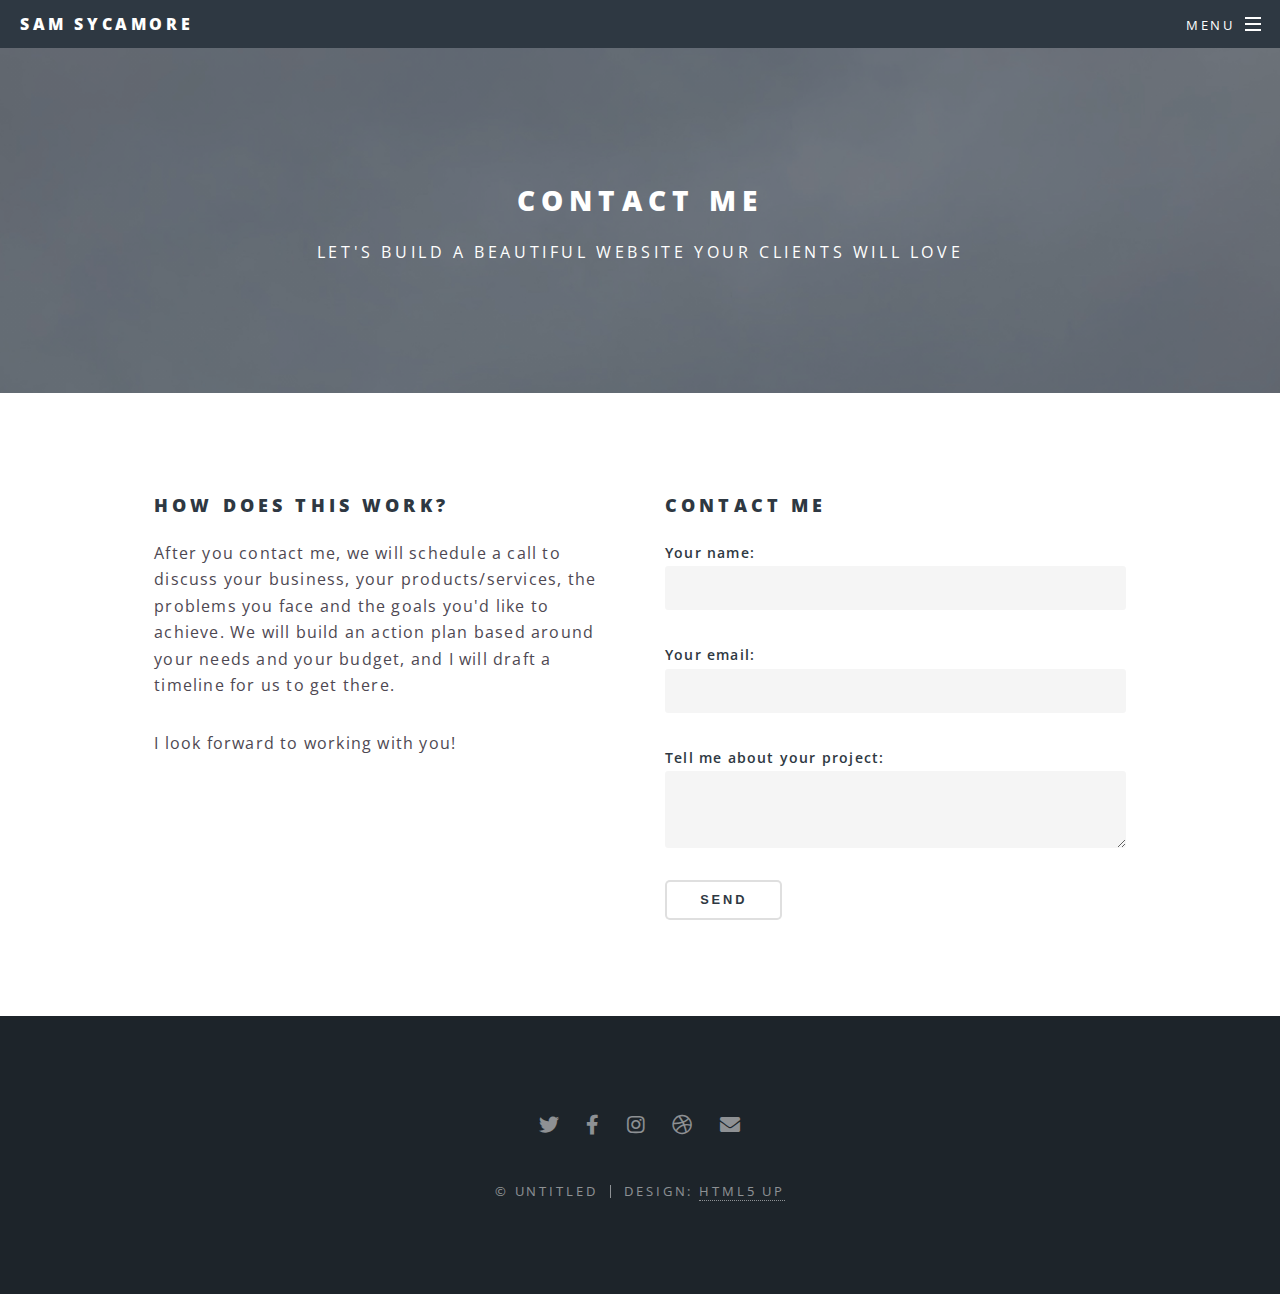
==== about.html @ c594ed46 "contact page lookin sharp" ====
<!DOCTYPE HTML>
<html>
	<head>
		<title>Contact - Sam Sycamore</title>
		<meta charset="utf-8" />
		<meta name="viewport" content="width=device-width, initial-scale=1" />
		<link rel="stylesheet" href="assets/css/main.css" />
		<noscript><link rel="stylesheet" href="assets/css/noscript.css" /></noscript>
	</head>
	<body class="is-preload">

		<!-- Page Wrapper -->
			<div id="page-wrapper">

				<!-- Header -->
					<header id="header">
						<h1><a href="index.html">Sam Sycamore</a></h1>
						<nav id="nav">
							<ul>
								<li class="special">
									<a href="#menu" class="menuToggle"><span>Menu</span></a>
									<div id="menu">
										<ul>
											<li><a href="index.html">Home</a></li>
											<li><a href="about.html">About</a></li>
											<li><a href="products.html">Products</a></li>
											<li><a href="contact.html">Contact</a></li>
										</ul>
									</div>
								</li>
							</ul>
						</nav>
					</header>

				<!-- Main -->
					<article id="main">
						<header>
							<h2>Contact Me</h2>
							<p>Let's build a beautiful website your clients will love</p>
						</header>
						<section class="wrapper style5">
							<div class="inner">
								<div class="flex-container">

									<div class="flex-text">
										<h3>How does this work?</h3>
										<p>After you contact me, we will schedule a call to discuss your business, your products/services, the problems you face and the goals you'd like to achieve. We will build an action plan based around your needs and your budget, and I will draft a timeline for us to get there.</p>
										<p>I look forward to working with you!</p>
									</div>
									<div class="flex-form">
										<h3>Contact me</h3>
										<form name="contact" method="POST" data-netlify="true">
											<p>
												<label>Your name:<input type="text" name="name" /></label>
											</p>
											<p>
												<label>Your email:<input type="email" name="email" /></label>
											</p>
											<p>
												<label>Tell me about your project:<textarea name="message"></textarea></label>
											</p>
											<p>
												<button type="submit">Send</button>
											</p>
										</form>
									</div>
								</div>
							</div>
						</section>
					</article>

				<!-- Footer -->
					<footer id="footer">
						<ul class="icons">
							<li><a href="#" class="icon brands fa-twitter"><span class="label">Twitter</span></a></li>
							<li><a href="#" class="icon brands fa-facebook-f"><span class="label">Facebook</span></a></li>
							<li><a href="#" class="icon brands fa-instagram"><span class="label">Instagram</span></a></li>
							<li><a href="#" class="icon brands fa-dribbble"><span class="label">Dribbble</span></a></li>
							<li><a href="#" class="icon solid fa-envelope"><span class="label">Email</span></a></li>
						</ul>
						<ul class="copyright">
							<li>&copy; Untitled</li><li>Design: <a href="http://html5up.net">HTML5 UP</a></li>
						</ul>
					</footer>

			</div>

		<!-- Scripts -->
			<script src="assets/js/jquery.min.js"></script>
			<script src="assets/js/jquery.scrollex.min.js"></script>
			<script src="assets/js/jquery.scrolly.min.js"></script>
			<script src="assets/js/browser.min.js"></script>
			<script src="assets/js/breakpoints.min.js"></script>
			<script src="assets/js/util.js"></script>
			<script src="assets/js/main.js"></script>

	</body>
</html>
---- assets/css/main.css ----
@import url(fontawesome-all.min.css);
@import url("https://fonts.googleapis.com/css?family=Open+Sans:400,400italic,600,600italic,800,800italic");

/*
	Spectral by HTML5 UP
	html5up.net | @ajlkn
	Free for personal and commercial use under the CCA 3.0 license (html5up.net/license)
*/

html, body, div, span, applet, object,
iframe, h1, h2, h3, h4, h5, h6, p, blockquote,
pre, a, abbr, acronym, address, big, cite,
code, del, dfn, em, img, ins, kbd, q, s, samp,
small, strike, strong, sub, sup, tt, var, b,
u, i, center, dl, dt, dd, ol, ul, li, fieldset,
form, label, legend, table, caption, tbody,
tfoot, thead, tr, th, td, article, aside,
canvas, details, embed, figure, figcaption,
footer, header, hgroup, menu, nav, output, ruby,
section, summary, time, mark, audio, video {
	margin: 0;
	padding: 0;
	border: 0;
	font-size: 100%;
	font: inherit;
	vertical-align: baseline;}

article, aside, details, figcaption, figure,
footer, header, hgroup, menu, nav, section {
	display: block;}

body {
	line-height: 1;
}

ol, ul, li {
	list-style: none;
}

blockquote, q {
	quotes: none;
}

	blockquote:before, blockquote:after, q:before, q:after {
		content: '';
		content: none;
	}

table {
	border-collapse: collapse;
	border-spacing: 0;
}

body {
	-webkit-text-size-adjust: none;
}

mark {
	background-color: transparent;
	color: inherit;
}

input::-moz-focus-inner {
	border: 0;
	padding: 0;
}

input, select, textarea {
	-moz-appearance: none;
	-webkit-appearance: none;
	-ms-appearance: none;
	appearance: none;
}

/* Basic */

	@-ms-viewport {
		width: device-width;
	}

	html {
		box-sizing: border-box;
	}

	*, *:before, *:after {
		box-sizing: inherit;
	}

	body {
		background: #2e3842;
	}

		body.is-preload *, body.is-preload *:before, body.is-preload *:after {
			-moz-animation: none !important;
			-webkit-animation: none !important;
			-ms-animation: none !important;
			animation: none !important;
			-moz-transition: none !important;
			-webkit-transition: none !important;
			-ms-transition: none !important;
			transition: none !important;
		}

	body, input, select, textarea {
		color: #fff;
		font-family: "Open Sans", Helvetica, sans-serif;
		font-size: 15pt;
		font-weight: 400;
		letter-spacing: 0.075em;
		line-height: 1.65em;
	}

		@media screen and (max-width: 1680px) {

			body, input, select, textarea {
				font-size: 13pt;
			}

		}

		@media screen and (max-width: 1280px) {

			body, input, select, textarea {
				font-size: 12pt;
			}

		}

		@media screen and (max-width: 736px) {

			body, input, select, textarea {
				font-size: 11pt;
				letter-spacing: 0.0375em;
			}

		}

	a {
		-moz-transition: color 0.2s ease, border-bottom-color 0.2s ease;
		-webkit-transition: color 0.2s ease, border-bottom-color 0.2s ease;
		-ms-transition: color 0.2s ease, border-bottom-color 0.2s ease;
		transition: color 0.2s ease, border-bottom-color 0.2s ease;
		border-bottom: dotted 1px;
		color: inherit;
		text-decoration: none;
	}

		a:hover {
			border-bottom-color: transparent;
		}

	strong, b {
		color: #fff;
		font-weight: 600;
	}

	em, i {
		font-style: italic;
	}

	p {
		margin: 0 0 2em 0;
	}

	h1, h2, h3, h4, h5, h6 {
		color: #fff;
		font-weight: 800;
		letter-spacing: 0.225em;
		line-height: 1em;
		margin: 0 0 1em 0;
		text-transform: uppercase;
	}

		h1 a, h2 a, h3 a, h4 a, h5 a, h6 a {
			color: inherit;
			text-decoration: none;
		}

	h2 {
		font-size: 1.35em;
		line-height: 1.75em;
	}

		@media screen and (max-width: 736px) {

			h2 {
				font-size: 1.1em;
				line-height: 1.65em;
			}

		}

	h3 {
		font-size: 1.15em;
		line-height: 1.75em;
	}

		@media screen and (max-width: 736px) {

			h3 {
				font-size: 1em;
				line-height: 1.65em;
			}

		}

	h4 {
		font-size: 1em;
		line-height: 1.5em;
	}

	h5 {
		font-size: 0.8em;
		line-height: 1.5em;
	}

	h6 {
		font-size: 0.7em;
		line-height: 1.5em;
	}

	sub {
		font-size: 0.8em;
		position: relative;
		top: 0.5em;
	}

	sup {
		font-size: 0.8em;
		position: relative;
		top: -0.5em;
	}

	hr {
		border: 0;
		border-bottom: solid 2px #fff;
		margin: 3em 0;
	}

		hr.major {
			margin: 4.5em 0;
		}

	blockquote {
		border-left: solid 4px #fff;
		font-style: italic;
		margin: 0 0 2em 0;
		padding: 0.5em 0 0.5em 2em;
	}

	code {
		background: rgba(144, 144, 144, 0.25);
		border-radius: 3px;
		font-family: "Courier New", monospace;
		font-size: 0.9em;
		letter-spacing: 0;
		margin: 0 0.25em;
		padding: 0.25em 0.65em;
	}

	pre {
		-webkit-overflow-scrolling: touch;
		font-family: "Courier New", monospace;
		font-size: 0.9em;
		margin: 0 0 2em 0;
	}

		pre code {
			display: block;
			line-height: 1.75em;
			padding: 1em 1.5em;
			overflow-x: auto;
		}

	.align-left {
		text-align: left;
	}

	.align-center {
		text-align: center;
	}

	.align-right {
		text-align: right;
	}

/* Row */

	.flex-container {
		display: flex;
		align-items: top;
		flex-wrap: wrap;
		gap: 50px;
		justify-content: center;
	}

	.flex-form, .flex-text {
		width: 40%;
		min-width: 350px;
	}

	.row {
		display: flex;
		flex-wrap: wrap;
		box-sizing: border-box;
		align-items: stretch;
	}

		.row > * {
			box-sizing: border-box;
		}

		.row.gtr-uniform > * > :last-child {
			margin-bottom: 0;
		}

		.row.aln-left {
			justify-content: flex-start;
		}

		.row.aln-center {
			justify-content: center;
		}

		.row.aln-right {
			justify-content: flex-end;
		}

		.row.aln-top {
			align-items: flex-start;
		}

		.row.aln-middle {
			align-items: center;
		}

		.row.aln-bottom {
			align-items: flex-end;
		}

		.row > .imp {
			order: -1;
		}

		.row > .col-1 {
			width: 8.33333%;
		}

		.row > .off-1 {
			margin-left: 8.33333%;
		}

		.row > .col-2 {
			width: 16.66667%;
		}

		.row > .off-2 {
			margin-left: 16.66667%;
		}

		.row > .col-3 {
			width: 25%;
		}

		.row > .off-3 {
			margin-left: 25%;
		}

		.row > .col-4 {
			width: 33.33333%;
		}

		.row > .off-4 {
			margin-left: 33.33333%;
		}

		.row > .col-5 {
			width: 41.66667%;
		}

		.row > .off-5 {
			margin-left: 41.66667%;
		}

		.row > .col-6 {
			width: 50%;
		}

		.row > .off-6 {
			margin-left: 50%;
		}

		.row > .col-7 {
			width: 58.33333%;
		}

		.row > .off-7 {
			margin-left: 58.33333%;
		}

		.row > .col-8 {
			width: 66.66667%;
		}

		.row > .off-8 {
			margin-left: 66.66667%;
		}

		.row > .col-9 {
			width: 75%;
		}

		.row > .off-9 {
			margin-left: 75%;
		}

		.row > .col-10 {
			width: 83.33333%;
		}

		.row > .off-10 {
			margin-left: 83.33333%;
		}

		.row > .col-11 {
			width: 91.66667%;
		}

		.row > .off-11 {
			margin-left: 91.66667%;
		}

		.row > .col-12 {
			width: 100%;
		}

		.row > .off-12 {
			margin-left: 100%;
		}

		.row.gtr-0 {
			margin-top: 0;
			margin-left: 0em;
		}

			.row.gtr-0 > * {
				padding: 0 0 0 0em;
			}

			.row.gtr-0.gtr-uniform {
				margin-top: 0em;
			}

				.row.gtr-0.gtr-uniform > * {
					padding-top: 0em;
				}

		.row.gtr-25 {
			margin-top: 0;
			margin-left: -0.375em;
		}

			.row.gtr-25 > * {
				padding: 0 0 0 0.375em;
			}

			.row.gtr-25.gtr-uniform {
				margin-top: -0.375em;
			}

				.row.gtr-25.gtr-uniform > * {
					padding-top: 0.375em;
				}

		.row.gtr-50 {
			margin-top: 0;
			margin-left: -0.75em;
		}

			.row.gtr-50 > * {
				padding: 0 0 0 0.75em;
			}

			.row.gtr-50.gtr-uniform {
				margin-top: -0.75em;
			}

				.row.gtr-50.gtr-uniform > * {
					padding-top: 0.75em;
				}

		.row {
			margin-top: 0;
			margin-left: -1.5em;
		}

			.row > * {
				padding: 0 0 0 1.5em;
			}

			.row.gtr-uniform {
				margin-top: -1.5em;
			}

				.row.gtr-uniform > * {
					padding-top: 1.5em;
				}

		.row.gtr-150 {
			margin-top: 0;
			margin-left: -2.25em;
		}

			.row.gtr-150 > * {
				padding: 0 0 0 2.25em;
			}

			.row.gtr-150.gtr-uniform {
				margin-top: -2.25em;
			}

				.row.gtr-150.gtr-uniform > * {
					padding-top: 2.25em;
				}

		.row.gtr-200 {
			margin-top: 0;
			margin-left: -3em;
		}

			.row.gtr-200 > * {
				padding: 0 0 0 3em;
			}

			.row.gtr-200.gtr-uniform {
				margin-top: -3em;
			}

				.row.gtr-200.gtr-uniform > * {
					padding-top: 3em;
				}

		@media screen and (max-width: 1680px) {

			.row {
				display: flex;
				flex-wrap: wrap;
				box-sizing: border-box;
				align-items: stretch;
			}

				.row > * {
					box-sizing: border-box;
				}

				.row.gtr-uniform > * > :last-child {
					margin-bottom: 0;
				}

				.row.aln-left {
					justify-content: flex-start;
				}

				.row.aln-center {
					justify-content: center;
				}

				.row.aln-right {
					justify-content: flex-end;
				}

				.row.aln-top {
					align-items: flex-start;
				}

				.row.aln-middle {
					align-items: center;
				}

				.row.aln-bottom {
					align-items: flex-end;
				}

				.row > .imp-xlarge {
					order: -1;
				}

				.row > .col-1-xlarge {
					width: 8.33333%;
				}

				.row > .off-1-xlarge {
					margin-left: 8.33333%;
				}

				.row > .col-2-xlarge {
					width: 16.66667%;
				}

				.row > .off-2-xlarge {
					margin-left: 16.66667%;
				}

				.row > .col-3-xlarge {
					width: 25%;
				}

				.row > .off-3-xlarge {
					margin-left: 25%;
				}

				.row > .col-4-xlarge {
					width: 33.33333%;
				}

				.row > .off-4-xlarge {
					margin-left: 33.33333%;
				}

				.row > .col-5-xlarge {
					width: 41.66667%;
				}

				.row > .off-5-xlarge {
					margin-left: 41.66667%;
				}

				.row > .col-6-xlarge {
					width: 50%;
				}

				.row > .off-6-xlarge {
					margin-left: 50%;
				}

				.row > .col-7-xlarge {
					width: 58.33333%;
				}

				.row > .off-7-xlarge {
					margin-left: 58.33333%;
				}

				.row > .col-8-xlarge {
					width: 66.66667%;
				}

				.row > .off-8-xlarge {
					margin-left: 66.66667%;
				}

				.row > .col-9-xlarge {
					width: 75%;
				}

				.row > .off-9-xlarge {
					margin-left: 75%;
				}

				.row > .col-10-xlarge {
					width: 83.33333%;
				}

				.row > .off-10-xlarge {
					margin-left: 83.33333%;
				}

				.row > .col-11-xlarge {
					width: 91.66667%;
				}

				.row > .off-11-xlarge {
					margin-left: 91.66667%;
				}

				.row > .col-12-xlarge {
					width: 100%;
				}

				.row > .off-12-xlarge {
					margin-left: 100%;
				}

				.row.gtr-0 {
					margin-top: 0;
					margin-left: 0em;
				}

					.row.gtr-0 > * {
						padding: 0 0 0 0em;
					}

					.row.gtr-0.gtr-uniform {
						margin-top: 0em;
					}

						.row.gtr-0.gtr-uniform > * {
							padding-top: 0em;
						}

				.row.gtr-25 {
					margin-top: 0;
					margin-left: -0.375em;
				}

					.row.gtr-25 > * {
						padding: 0 0 0 0.375em;
					}

					.row.gtr-25.gtr-uniform {
						margin-top: -0.375em;
					}

						.row.gtr-25.gtr-uniform > * {
							padding-top: 0.375em;
						}

				.row.gtr-50 {
					margin-top: 0;
					margin-left: -0.75em;
				}

					.row.gtr-50 > * {
						padding: 0 0 0 0.75em;
					}

					.row.gtr-50.gtr-uniform {
						margin-top: -0.75em;
					}

						.row.gtr-50.gtr-uniform > * {
							padding-top: 0.75em;
						}

				.row {
					margin-top: 0;
					margin-left: -1.5em;
				}

					.row > * {
						padding: 0 0 0 1.5em;
					}

					.row.gtr-uniform {
						margin-top: -1.5em;
					}

						.row.gtr-uniform > * {
							padding-top: 1.5em;
						}

				.row.gtr-150 {
					margin-top: 0;
					margin-left: -2.25em;
				}

					.row.gtr-150 > * {
						padding: 0 0 0 2.25em;
					}

					.row.gtr-150.gtr-uniform {
						margin-top: -2.25em;
					}

						.row.gtr-150.gtr-uniform > * {
							padding-top: 2.25em;
						}

				.row.gtr-200 {
					margin-top: 0;
					margin-left: -3em;
				}

					.row.gtr-200 > * {
						padding: 0 0 0 3em;
					}

					.row.gtr-200.gtr-uniform {
						margin-top: -3em;
					}

						.row.gtr-200.gtr-uniform > * {
							padding-top: 3em;
						}

		}

		@media screen and (max-width: 1280px) {

			.row {
				display: flex;
				flex-wrap: wrap;
				box-sizing: border-box;
				align-items: stretch;
			}

				.row > * {
					box-sizing: border-box;
				}

				.row.gtr-uniform > * > :last-child {
					margin-bottom: 0;
				}

				.row.aln-left {
					justify-content: flex-start;
				}

				.row.aln-center {
					justify-content: center;
				}

				.row.aln-right {
					justify-content: flex-end;
				}

				.row.aln-top {
					align-items: flex-start;
				}

				.row.aln-middle {
					align-items: center;
				}

				.row.aln-bottom {
					align-items: flex-end;
				}

				.row > .imp-large {
					order: -1;
				}

				.row > .col-1-large {
					width: 8.33333%;
				}

				.row > .off-1-large {
					margin-left: 8.33333%;
				}

				.row > .col-2-large {
					width: 16.66667%;
				}

				.row > .off-2-large {
					margin-left: 16.66667%;
				}

				.row > .col-3-large {
					width: 25%;
				}

				.row > .off-3-large {
					margin-left: 25%;
				}

				.row > .col-4-large {
					width: 33.33333%;
				}

				.row > .off-4-large {
					margin-left: 33.33333%;
				}

				.row > .col-5-large {
					width: 41.66667%;
				}

				.row > .off-5-large {
					margin-left: 41.66667%;
				}

				.row > .col-6-large {
					width: 50%;
				}

				.row > .off-6-large {
					margin-left: 50%;
				}

				.row > .col-7-large {
					width: 58.33333%;
				}

				.row > .off-7-large {
					margin-left: 58.33333%;
				}

				.row > .col-8-large {
					width: 66.66667%;
				}

				.row > .off-8-large {
					margin-left: 66.66667%;
				}

				.row > .col-9-large {
					width: 75%;
				}

				.row > .off-9-large {
					margin-left: 75%;
				}

				.row > .col-10-large {
					width: 83.33333%;
				}

				.row > .off-10-large {
					margin-left: 83.33333%;
				}

				.row > .col-11-large {
					width: 91.66667%;
				}

				.row > .off-11-large {
					margin-left: 91.66667%;
				}

				.row > .col-12-large {
					width: 100%;
				}

				.row > .off-12-large {
					margin-left: 100%;
				}

				.row.gtr-0 {
					margin-top: 0;
					margin-left: 0em;
				}

					.row.gtr-0 > * {
						padding: 0 0 0 0em;
					}

					.row.gtr-0.gtr-uniform {
						margin-top: 0em;
					}

						.row.gtr-0.gtr-uniform > * {
							padding-top: 0em;
						}

				.row.gtr-25 {
					margin-top: 0;
					margin-left: -0.375em;
				}

					.row.gtr-25 > * {
						padding: 0 0 0 0.375em;
					}

					.row.gtr-25.gtr-uniform {
						margin-top: -0.375em;
					}

						.row.gtr-25.gtr-uniform > * {
							padding-top: 0.375em;
						}

				.row.gtr-50 {
					margin-top: 0;
					margin-left: -0.75em;
				}

					.row.gtr-50 > * {
						padding: 0 0 0 0.75em;
					}

					.row.gtr-50.gtr-uniform {
						margin-top: -0.75em;
					}

						.row.gtr-50.gtr-uniform > * {
							padding-top: 0.75em;
						}

				.row {
					margin-top: 0;
					margin-left: -1.5em;
				}

					.row > * {
						padding: 0 0 0 1.5em;
					}

					.row.gtr-uniform {
						margin-top: -1.5em;
					}

						.row.gtr-uniform > * {
							padding-top: 1.5em;
						}

				.row.gtr-150 {
					margin-top: 0;
					margin-left: -2.25em;
				}

					.row.gtr-150 > * {
						padding: 0 0 0 2.25em;
					}

					.row.gtr-150.gtr-uniform {
						margin-top: -2.25em;
					}

						.row.gtr-150.gtr-uniform > * {
							padding-top: 2.25em;
						}

				.row.gtr-200 {
					margin-top: 0;
					margin-left: -3em;
				}

					.row.gtr-200 > * {
						padding: 0 0 0 3em;
					}

					.row.gtr-200.gtr-uniform {
						margin-top: -3em;
					}

						.row.gtr-200.gtr-uniform > * {
							padding-top: 3em;
						}

		}

		@media screen and (max-width: 980px) {

			.row {
				display: flex;
				flex-wrap: wrap;
				box-sizing: border-box;
				align-items: stretch;
			}

				.row > * {
					box-sizing: border-box;
				}

				.row.gtr-uniform > * > :last-child {
					margin-bottom: 0;
				}

				.row.aln-left {
					justify-content: flex-start;
				}

				.row.aln-center {
					justify-content: center;
				}

				.row.aln-right {
					justify-content: flex-end;
				}

				.row.aln-top {
					align-items: flex-start;
				}

				.row.aln-middle {
					align-items: center;
				}

				.row.aln-bottom {
					align-items: flex-end;
				}

				.row > .imp-medium {
					order: -1;
				}

				.row > .col-1-medium {
					width: 8.33333%;
				}

				.row > .off-1-medium {
					margin-left: 8.33333%;
				}

				.row > .col-2-medium {
					width: 16.66667%;
				}

				.row > .off-2-medium {
					margin-left: 16.66667%;
				}

				.row > .col-3-medium {
					width: 25%;
				}

				.row > .off-3-medium {
					margin-left: 25%;
				}

				.row > .col-4-medium {
					width: 33.33333%;
				}

				.row > .off-4-medium {
					margin-left: 33.33333%;
				}

				.row > .col-5-medium {
					width: 41.66667%;
				}

				.row > .off-5-medium {
					margin-left: 41.66667%;
				}

				.row > .col-6-medium {
					width: 50%;
				}

				.row > .off-6-medium {
					margin-left: 50%;
				}

				.row > .col-7-medium {
					width: 58.33333%;
				}

				.row > .off-7-medium {
					margin-left: 58.33333%;
				}

				.row > .col-8-medium {
					width: 66.66667%;
				}

				.row > .off-8-medium {
					margin-left: 66.66667%;
				}

				.row > .col-9-medium {
					width: 75%;
				}

				.row > .off-9-medium {
					margin-left: 75%;
				}

				.row > .col-10-medium {
					width: 83.33333%;
				}

				.row > .off-10-medium {
					margin-left: 83.33333%;
				}

				.row > .col-11-medium {
					width: 91.66667%;
				}

				.row > .off-11-medium {
					margin-left: 91.66667%;
				}

				.row > .col-12-medium {
					width: 100%;
				}

				.row > .off-12-medium {
					margin-left: 100%;
				}

				.row.gtr-0 {
					margin-top: 0;
					margin-left: 0em;
				}

					.row.gtr-0 > * {
						padding: 0 0 0 0em;
					}

					.row.gtr-0.gtr-uniform {
						margin-top: 0em;
					}

						.row.gtr-0.gtr-uniform > * {
							padding-top: 0em;
						}

				.row.gtr-25 {
					margin-top: 0;
					margin-left: -0.375em;
				}

					.row.gtr-25 > * {
						padding: 0 0 0 0.375em;
					}

					.row.gtr-25.gtr-uniform {
						margin-top: -0.375em;
					}

						.row.gtr-25.gtr-uniform > * {
							padding-top: 0.375em;
						}

				.row.gtr-50 {
					margin-top: 0;
					margin-left: -0.75em;
				}

					.row.gtr-50 > * {
						padding: 0 0 0 0.75em;
					}

					.row.gtr-50.gtr-uniform {
						margin-top: -0.75em;
					}

						.row.gtr-50.gtr-uniform > * {
							padding-top: 0.75em;
						}

				.row {
					margin-top: 0;
					margin-left: -1.5em;
				}

					.row > * {
						padding: 0 0 0 1.5em;
					}

					.row.gtr-uniform {
						margin-top: -1.5em;
					}

						.row.gtr-uniform > * {
							padding-top: 1.5em;
						}

				.row.gtr-150 {
					margin-top: 0;
					margin-left: -2.25em;
				}

					.row.gtr-150 > * {
						padding: 0 0 0 2.25em;
					}

					.row.gtr-150.gtr-uniform {
						margin-top: -2.25em;
					}

						.row.gtr-150.gtr-uniform > * {
							padding-top: 2.25em;
						}

				.row.gtr-200 {
					margin-top: 0;
					margin-left: -3em;
				}

					.row.gtr-200 > * {
						padding: 0 0 0 3em;
					}

					.row.gtr-200.gtr-uniform {
						margin-top: -3em;
					}

						.row.gtr-200.gtr-uniform > * {
							padding-top: 3em;
						}

		}

		@media screen and (max-width: 736px) {

			.row {
				display: flex;
				flex-wrap: wrap;
				box-sizing: border-box;
				align-items: stretch;
			}

				.row > * {
					box-sizing: border-box;
				}

				.row.gtr-uniform > * > :last-child {
					margin-bottom: 0;
				}

				.row.aln-left {
					justify-content: flex-start;
				}

				.row.aln-center {
					justify-content: center;
				}

				.row.aln-right {
					justify-content: flex-end;
				}

				.row.aln-top {
					align-items: flex-start;
				}

				.row.aln-middle {
					align-items: center;
				}

				.row.aln-bottom {
					align-items: flex-end;
				}

				.row > .imp-small {
					order: -1;
				}

				.row > .col-1-small {
					width: 8.33333%;
				}

				.row > .off-1-small {
					margin-left: 8.33333%;
				}

				.row > .col-2-small {
					width: 16.66667%;
				}

				.row > .off-2-small {
					margin-left: 16.66667%;
				}

				.row > .col-3-small {
					width: 25%;
				}

				.row > .off-3-small {
					margin-left: 25%;
				}

				.row > .col-4-small {
					width: 33.33333%;
				}

				.row > .off-4-small {
					margin-left: 33.33333%;
				}

				.row > .col-5-small {
					width: 41.66667%;
				}

				.row > .off-5-small {
					margin-left: 41.66667%;
				}

				.row > .col-6-small {
					width: 50%;
				}

				.row > .off-6-small {
					margin-left: 50%;
				}

				.row > .col-7-small {
					width: 58.33333%;
				}

				.row > .off-7-small {
					margin-left: 58.33333%;
				}

				.row > .col-8-small {
					width: 66.66667%;
				}

				.row > .off-8-small {
					margin-left: 66.66667%;
				}

				.row > .col-9-small {
					width: 75%;
				}

				.row > .off-9-small {
					margin-left: 75%;
				}

				.row > .col-10-small {
					width: 83.33333%;
				}

				.row > .off-10-small {
					margin-left: 83.33333%;
				}

				.row > .col-11-small {
					width: 91.66667%;
				}

				.row > .off-11-small {
					margin-left: 91.66667%;
				}

				.row > .col-12-small {
					width: 100%;
				}

				.row > .off-12-small {
					margin-left: 100%;
				}

				.row.gtr-0 {
					margin-top: 0;
					margin-left: 0em;
				}

					.row.gtr-0 > * {
						padding: 0 0 0 0em;
					}

					.row.gtr-0.gtr-uniform {
						margin-top: 0em;
					}

						.row.gtr-0.gtr-uniform > * {
							padding-top: 0em;
						}

				.row.gtr-25 {
					margin-top: 0;
					margin-left: -0.375em;
				}

					.row.gtr-25 > * {
						padding: 0 0 0 0.375em;
					}

					.row.gtr-25.gtr-uniform {
						margin-top: -0.375em;
					}

						.row.gtr-25.gtr-uniform > * {
							padding-top: 0.375em;
						}

				.row.gtr-50 {
					margin-top: 0;
					margin-left: -0.75em;
				}

					.row.gtr-50 > * {
						padding: 0 0 0 0.75em;
					}

					.row.gtr-50.gtr-uniform {
						margin-top: -0.75em;
					}

						.row.gtr-50.gtr-uniform > * {
							padding-top: 0.75em;
						}

				.row {
					margin-top: 0;
					margin-left: -1.5em;
				}

					.row > * {
						padding: 0 0 0 1.5em;
					}

					.row.gtr-uniform {
						margin-top: -1.5em;
					}

						.row.gtr-uniform > * {
							padding-top: 1.5em;
						}

				.row.gtr-150 {
					margin-top: 0;
					margin-left: -2.25em;
				}

					.row.gtr-150 > * {
						padding: 0 0 0 2.25em;
					}

					.row.gtr-150.gtr-uniform {
						margin-top: -2.25em;
					}

						.row.gtr-150.gtr-uniform > * {
							padding-top: 2.25em;
						}

				.row.gtr-200 {
					margin-top: 0;
					margin-left: -3em;
				}

					.row.gtr-200 > * {
						padding: 0 0 0 3em;
					}

					.row.gtr-200.gtr-uniform {
						margin-top: -3em;
					}

						.row.gtr-200.gtr-uniform > * {
							padding-top: 3em;
						}

		}

		@media screen and (max-width: 480px) {

			.row {
				display: flex;
				flex-wrap: wrap;
				box-sizing: border-box;
				align-items: stretch;
			}

				.row > * {
					box-sizing: border-box;
				}

				.row.gtr-uniform > * > :last-child {
					margin-bottom: 0;
				}

				.row.aln-left {
					justify-content: flex-start;
				}

				.row.aln-center {
					justify-content: center;
				}

				.row.aln-right {
					justify-content: flex-end;
				}

				.row.aln-top {
					align-items: flex-start;
				}

				.row.aln-middle {
					align-items: center;
				}

				.row.aln-bottom {
					align-items: flex-end;
				}

				.row > .imp-xsmall {
					order: -1;
				}

				.row > .col-1-xsmall {
					width: 8.33333%;
				}

				.row > .off-1-xsmall {
					margin-left: 8.33333%;
				}

				.row > .col-2-xsmall {
					width: 16.66667%;
				}

				.row > .off-2-xsmall {
					margin-left: 16.66667%;
				}

				.row > .col-3-xsmall {
					width: 25%;
				}

				.row > .off-3-xsmall {
					margin-left: 25%;
				}

				.row > .col-4-xsmall {
					width: 33.33333%;
				}

				.row > .off-4-xsmall {
					margin-left: 33.33333%;
				}

				.row > .col-5-xsmall {
					width: 41.66667%;
				}

				.row > .off-5-xsmall {
					margin-left: 41.66667%;
				}

				.row > .col-6-xsmall {
					width: 50%;
				}

				.row > .off-6-xsmall {
					margin-left: 50%;
				}

				.row > .col-7-xsmall {
					width: 58.33333%;
				}

				.row > .off-7-xsmall {
					margin-left: 58.33333%;
				}

				.row > .col-8-xsmall {
					width: 66.66667%;
				}

				.row > .off-8-xsmall {
					margin-left: 66.66667%;
				}

				.row > .col-9-xsmall {
					width: 75%;
				}

				.row > .off-9-xsmall {
					margin-left: 75%;
				}

				.row > .col-10-xsmall {
					width: 83.33333%;
				}

				.row > .off-10-xsmall {
					margin-left: 83.33333%;
				}

				.row > .col-11-xsmall {
					width: 91.66667%;
				}

				.row > .off-11-xsmall {
					margin-left: 91.66667%;
				}

				.row > .col-12-xsmall {
					width: 100%;
				}

				.row > .off-12-xsmall {
					margin-left: 100%;
				}

				.row.gtr-0 {
					margin-top: 0;
					margin-left: 0em;
				}

					.row.gtr-0 > * {
						padding: 0 0 0 0em;
					}

					.row.gtr-0.gtr-uniform {
						margin-top: 0em;
					}

						.row.gtr-0.gtr-uniform > * {
							padding-top: 0em;
						}

				.row.gtr-25 {
					margin-top: 0;
					margin-left: -0.375em;
				}

					.row.gtr-25 > * {
						padding: 0 0 0 0.375em;
					}

					.row.gtr-25.gtr-uniform {
						margin-top: -0.375em;
					}

						.row.gtr-25.gtr-uniform > * {
							padding-top: 0.375em;
						}

				.row.gtr-50 {
					margin-top: 0;
					margin-left: -0.75em;
				}

					.row.gtr-50 > * {
						padding: 0 0 0 0.75em;
					}

					.row.gtr-50.gtr-uniform {
						margin-top: -0.75em;
					}

						.row.gtr-50.gtr-uniform > * {
							padding-top: 0.75em;
						}

				.row {
					margin-top: 0;
					margin-left: -1.5em;
				}

					.row > * {
						padding: 0 0 0 1.5em;
					}

					.row.gtr-uniform {
						margin-top: -1.5em;
					}

						.row.gtr-uniform > * {
							padding-top: 1.5em;
						}

				.row.gtr-150 {
					margin-top: 0;
					margin-left: -2.25em;
				}

					.row.gtr-150 > * {
						padding: 0 0 0 2.25em;
					}

					.row.gtr-150.gtr-uniform {
						margin-top: -2.25em;
					}

						.row.gtr-150.gtr-uniform > * {
							padding-top: 2.25em;
						}

				.row.gtr-200 {
					margin-top: 0;
					margin-left: -3em;
				}

					.row.gtr-200 > * {
						padding: 0 0 0 3em;
					}

					.row.gtr-200.gtr-uniform {
						margin-top: -3em;
					}

						.row.gtr-200.gtr-uniform > * {
							padding-top: 3em;
						}

		}

/* Section/Article */

	section.special, article.special {
		text-align: center;
	}

	header p {
		color: rgba(255, 255, 255, 0.5);
		position: relative;
		top: -0.25em;
	}

	header h3 + p {
		font-size: 1.1em;
	}

	header h4 + p,
	header h5 + p,
	header h6 + p {
		font-size: 0.9em;
	}

	header.major {
		margin: 0 0 3.5em 0;
	}

		header.major h2, header.major h3, header.major h4, header.major h5, header.major h6 {
			border-bottom: solid 2px #fff;
			display: inline-block;
			padding-bottom: 1em;
			position: relative;
		}

			header.major h2:after, header.major h3:after, header.major h4:after, header.major h5:after, header.major h6:after {
				content: '';
				display: block;
				height: 1px;
			}

		header.major p {
			color: #fff;
			top: 0;
		}

		@media screen and (max-width: 736px) {

			header.major {
				margin: 0 0 2em 0;
			}

		}

	@media screen and (max-width: 980px) {

		header br {
			display: none;
		}

	}

/* Form */

	form {
		margin: 0 0 2em 0;
	}

	label {
		color: #fff;
		display: block;
		font-size: 0.9em;
		font-weight: 600;
		margin: 0 0 1em 0;
	}

	input[type="text"],
	input[type="password"],
	input[type="email"],
	select,
	textarea {
		-moz-appearance: none;
		-webkit-appearance: none;
		-ms-appearance: none;
		appearance: none;
		background-color: rgba(144, 144, 144, 0.25);
		border-radius: 3px;
		border: none;
		color: inherit;
		display: block;
		outline: 0;
		padding: 0 1em;
		text-decoration: none;
		width: 100%;
	}

		input[type="text"]:invalid,
		input[type="password"]:invalid,
		input[type="email"]:invalid,
		select:invalid,
		textarea:invalid {
			box-shadow: none;
		}

		input[type="text"]:focus,
		input[type="password"]:focus,
		input[type="email"]:focus,
		select:focus,
		textarea:focus {
			box-shadow: 0 0 0 2px rgb(39,124,202);
		}

	select {
		background-size: 1.25em;
		background-repeat: no-repeat;
		background-position: calc(100% - 1em) center;
		height: 2.75em;
		padding-right: 2.75em;
		text-overflow: ellipsis;
	}

		select:focus::-ms-value {
			background-color: transparent;
		}

		select::-ms-expand {
			display: none;
		}

	input[type="text"],
	input[type="password"],
	input[type="email"],
	select {
		height: 2.75em;
	}

	textarea {
		padding: 0.75em 1em;
	}

	input[type="checkbox"],
	input[type="radio"] {
		-moz-appearance: none;
		-webkit-appearance: none;
		-ms-appearance: none;
		appearance: none;
		display: block;
		float: left;
		margin-right: -2em;
		opacity: 0;
		width: 1em;
		z-index: -1;
	}

		input[type="checkbox"] + label,
		input[type="radio"] + label {
			text-decoration: none;
			color: #fff;
			cursor: pointer;
			display: inline-block;
			font-size: 1em;
			font-weight: 400;
			padding-left: 2.4em;
			padding-right: 0.75em;
			position: relative;
		}

			input[type="checkbox"] + label:before,
			input[type="radio"] + label:before {
				-moz-osx-font-smoothing: grayscale;
				-webkit-font-smoothing: antialiased;
				display: inline-block;
				font-style: normal;
				font-variant: normal;
				text-rendering: auto;
				line-height: 1;
				text-transform: none !important;
				font-family: 'Font Awesome 5 Free';
				font-weight: 900;
			}

			input[type="checkbox"] + label:before,
			input[type="radio"] + label:before {
				background: rgba(144, 144, 144, 0.25);
				border-radius: 3px;
				content: '';
				display: inline-block;
				font-size: 0.8em;
				height: 2.0625em;
				left: 0;
				line-height: 2.0625em;
				position: absolute;
				text-align: center;
				top: 0;
				width: 2.0625em;
			}

		input[type="checkbox"]:checked + label:before,
		input[type="radio"]:checked + label:before {
			background: #2e3842;
			color: #fff;
			content: '\f00c';
		}

		input[type="checkbox"]:focus + label:before,
		input[type="radio"]:focus + label:before {
			box-shadow: 0 0 0 2px rgb(39,124,202);
		}

	input[type="checkbox"] + label:before {
		border-radius: 3px;
	}

	input[type="radio"] + label:before {
		border-radius: 100%;
	}

	::-webkit-input-placeholder {
		color: rgba(255, 255, 255, 0.5) !important;
		opacity: 1.0;
	}

	:-moz-placeholder {
		color: rgba(255, 255, 255, 0.5) !important;
		opacity: 1.0;
	}

	::-moz-placeholder {
		color: rgba(255, 255, 255, 0.5) !important;
		opacity: 1.0;
	}

	:-ms-input-placeholder {
		color: rgba(255, 255, 255, 0.5) !important;
		opacity: 1.0;
	}

/* Box */

	.box {
		border-radius: 3px;
		border: solid 2px #fff;
		margin-bottom: 2em;
		padding: 1.5em;
	}

		.box > :last-child,
		.box > :last-child > :last-child,
		.box > :last-child > :last-child > :last-child {
			margin-bottom: 0;
		}

		.box.alt {
			border: 0;
			border-radius: 0;
			padding: 0;
		}

/* Icon */

	.icon {
		text-decoration: none;
		border-bottom: none;
		position: relative;
	}

		.icon:before {
			-moz-osx-font-smoothing: grayscale;
			-webkit-font-smoothing: antialiased;
			display: inline-block;
			font-style: normal;
			font-variant: normal;
			text-rendering: auto;
			line-height: 1;
			text-transform: none !important;
			font-family: 'Font Awesome 5 Free';
			font-weight: 400;
		}

		.icon > .label {
			display: none;
		}

		.icon:before {
			line-height: inherit;
		}

		.icon.solid:before {
			font-weight: 900;
		}

		.icon.brands:before {
			font-family: 'Font Awesome 5 Brands';
		}

		.icon.major {
			-moz-transform: rotate(-45deg);
			-webkit-transform: rotate(-45deg);
			-ms-transform: rotate(-45deg);
			transform: rotate(-45deg);
			border-radius: 3px;
			border: solid 2px #fff;
			display: inline-block;
			font-size: 1.35em;
			height: calc(3em + 2px);
			line-height: 3em;
			text-align: center;
			width: calc(3em + 2px);
		}

			.icon.major:before {
				-moz-transform: rotate(45deg);
				-webkit-transform: rotate(45deg);
				-ms-transform: rotate(45deg);
				transform: rotate(45deg);
				display: inline-block;
				font-size: 1.5em;
			}

			@media screen and (max-width: 736px) {

				.icon.major {
					font-size: 1em;
				}

			}

		.icon.style1 {
			color: rgb(39,124,202);
		}

		.icon.style2 {
			color: #00f0ff;
		}

		.icon.style3 {
			color: #76ddff;
		}

/* Image */

	.image {
		border-radius: 3px;
		border: 0;
		display: inline-block;
		position: relative;
	}

		.image img {
			border-radius: 3px;
			display: block;
		}

		.image.left {
			float: left;
			margin: 0 2em 2em 0;
			top: 0.25em;
		}

		.image.right {
			float: right;
			margin: 0 0 2em 2em;
			top: 0.25em;
		}

		.image.left, .image.right {
			max-width: 40%;
		}

			.image.left img, .image.right img {
				width: 100%;
			}

		.image.fit {
			display: block;
			margin: 0 0 2em 0;
			width: 100%;
		}

			.image.fit img {
				width: 100%;
			}

/* List */

	ol {
		list-style: decimal;
		margin: 0 0 2em 0;
		padding-left: 1.25em;
	}

		ol li {
			padding-left: 0.25em;
		}

	ul {
		list-style: disc;
		margin: 0 0 2em 0;
		padding-left: 1em;
	}

		ul li {
			padding-left: 0.5em;
		}

		ul.alt {
			list-style: none;
			padding-left: 0;
		}

			ul.alt li {
				border-top: solid 1px #fff;
				padding: 0.5em 0;
			}

				ul.alt li:first-child {
					border-top: 0;
					padding-top: 0;
				}

	dl {
		margin: 0 0 2em 0;
	}

/* Actions */

	ul.actions {
		display: -moz-flex;
		display: -webkit-flex;
		display: -ms-flex;
		display: flex;
		cursor: default;
		list-style: none;
		margin-left: -1em;
		padding-left: 0;
	}

		ul.actions li {
			padding: 0 0 0 1em;
			vertical-align: middle;
		}

		ul.actions.special {
			-moz-justify-content: center;
			-webkit-justify-content: center;
			-ms-justify-content: center;
			justify-content: center;
			width: 100%;
			margin-left: 0;
		}

			ul.actions.special li:first-child {
				padding-left: 0;
			}

		ul.actions.stacked {
			-moz-flex-direction: column;
			-webkit-flex-direction: column;
			-ms-flex-direction: column;
			flex-direction: column;
			margin-left: 0;
		}

			ul.actions.stacked li {
				padding: 1em 0 0 0;
			}

				ul.actions.stacked li:first-child {
					padding-top: 0;
				}

		ul.actions.fit {
			width: calc(100% + 1em);
		}

			ul.actions.fit li {
				-moz-flex-grow: 1;
				-webkit-flex-grow: 1;
				-ms-flex-grow: 1;
				flex-grow: 1;
				-moz-flex-shrink: 1;
				-webkit-flex-shrink: 1;
				-ms-flex-shrink: 1;
				flex-shrink: 1;
				width: 100%;
			}

				ul.actions.fit li > * {
					width: 100%;
				}

			ul.actions.fit.stacked {
				width: 100%;
			}

		@media screen and (max-width: 480px) {

			ul.actions:not(.fixed) {
				-moz-flex-direction: column;
				-webkit-flex-direction: column;
				-ms-flex-direction: column;
				flex-direction: column;
				margin-left: 0;
				width: 100% !important;
			}

				ul.actions:not(.fixed) li {
					-moz-flex-grow: 1;
					-webkit-flex-grow: 1;
					-ms-flex-grow: 1;
					flex-grow: 1;
					-moz-flex-shrink: 1;
					-webkit-flex-shrink: 1;
					-ms-flex-shrink: 1;
					flex-shrink: 1;
					padding: 1em 0 0 0;
					text-align: center;
					width: 100%;
				}

					ul.actions:not(.fixed) li > * {
						width: 100%;
					}

					ul.actions:not(.fixed) li:first-child {
						padding-top: 0;
					}

					ul.actions:not(.fixed) li input[type="submit"],
					ul.actions:not(.fixed) li input[type="reset"],
					ul.actions:not(.fixed) li input[type="button"],
					ul.actions:not(.fixed) li button,
					ul.actions:not(.fixed) li .button {
						width: 100%;
					}

						ul.actions:not(.fixed) li input[type="submit"].icon:before,
						ul.actions:not(.fixed) li input[type="reset"].icon:before,
						ul.actions:not(.fixed) li input[type="button"].icon:before,
						ul.actions:not(.fixed) li button.icon:before,
						ul.actions:not(.fixed) li .button.icon:before {
							margin-left: -0.5em;
						}

		}

/* Icons */

	ul.icons {
		cursor: default;
		list-style: none;
		padding-left: 0;
	}

		ul.icons li {
			display: inline-block;
			padding: 0 1em 0 0;
		}

			ul.icons li:last-child {
				padding-right: 0 !important;
			}

		ul.icons.major {
			padding: 1em 0;
		}

			ul.icons.major li {
				padding-right: 3.5em;
			}

				@media screen and (max-width: 736px) {

					ul.icons.major li {
						padding: 0 1em !important;
					}

				}

/* Table */

	.table-wrapper {
		-webkit-overflow-scrolling: touch;
		overflow-x: auto;
	}

	table {
		margin: 0 0 2em 0;
		width: 100%;
	}

		table tbody tr {
			border: solid 1px #fff;
			border-left: 0;
			border-right: 0;
		}

			table tbody tr:nth-child(2n + 1) {
				background-color: rgba(144, 144, 144, 0.25);
			}

		table td {
			padding: 0.75em 0.75em;
		}

		table th {
			color: #fff;
			font-size: 0.9em;
			font-weight: 600;
			padding: 0 0.75em 0.75em 0.75em;
			text-align: left;
		}

		table thead {
			border-bottom: solid 2px #fff;
		}

		table tfoot {
			border-top: solid 2px #fff;
		}

		table.alt {
			border-collapse: separate;
		}

			table.alt tbody tr td {
				border: solid 1px #fff;
				border-left-width: 0;
				border-top-width: 0;
			}

				table.alt tbody tr td:first-child {
					border-left-width: 1px;
				}

			table.alt tbody tr:first-child td {
				border-top-width: 1px;
			}

			table.alt thead {
				border-bottom: 0;
			}

			table.alt tfoot {
				border-top: 0;
			}

/* Button */

	input[type="submit"],
	input[type="reset"],
	input[type="button"],
	button,
	.button {
		-moz-appearance: none;
		-webkit-appearance: none;
		-ms-appearance: none;
		appearance: none;
		-moz-transition: background-color 0.2s ease-in-out, color 0.2s ease-in-out;
		-webkit-transition: background-color 0.2s ease-in-out, color 0.2s ease-in-out;
		-ms-transition: background-color 0.2s ease-in-out, color 0.2s ease-in-out;
		transition: background-color 0.2s ease-in-out, color 0.2s ease-in-out;
		background-color: transparent;
		border-radius: 5px;
		border: 0;
		box-shadow: inset 0 0 0 2px #fff;
		color: #fff;
		cursor: pointer;
		display: inline-block;
		font-size: 0.8em;
		font-weight: 600;
		height: 3.125em;
		letter-spacing: 0.225em;
		line-height: 3.125em;
		max-width: 30em;
		padding: 0 2.75em;
		text-align: center;
		text-decoration: none;
		text-transform: uppercase;
		white-space: nowrap;
		overflow: hidden;
		text-overflow: ellipsis;
	}

		input[type="submit"]:hover,
		input[type="reset"]:hover,
		input[type="button"]:hover,
		button:hover,
		.button:hover {
			background-color: rgba(144, 144, 144, 0.25);
		}

		input[type="submit"]:active,
		input[type="reset"]:active,
		input[type="button"]:active,
		button:active,
		.button:active {
			background-color: rgba(144, 144, 144, 0.5);
		}

		input[type="submit"].icon:before,
		input[type="reset"].icon:before,
		input[type="button"].icon:before,
		button.icon:before,
		.button.icon:before {
			margin-right: 0.5em;
		}

		input[type="submit"].fit,
		input[type="reset"].fit,
		input[type="button"].fit,
		button.fit,
		.button.fit {
			width: 100%;
		}

		input[type="submit"].small,
		input[type="reset"].small,
		input[type="button"].small,
		button.small,
		.button.small {
			font-size: 0.8em;
		}

		input[type="submit"].large,
		input[type="reset"].large,
		input[type="button"].large,
		button.large,
		.button.large {
			font-size: 1.35em;
		}

		input[type="submit"].primary,
		input[type="reset"].primary,
		input[type="button"].primary,
		button.primary,
		.button.primary {
			background-color: #ed4933;
			box-shadow: none !important;
			color: #ffffff !important;
		}

			input[type="submit"].primary:hover,
			input[type="reset"].primary:hover,
			input[type="button"].primary:hover,
			button.primary:hover,
			.button.primary:hover {
				background-color: #ef5e4a !important;
			}

			input[type="submit"].primary:active,
			input[type="reset"].primary:active,
			input[type="button"].primary:active,
			button.primary:active,
			.button.primary:active {
				background-color: #eb341c !important;
			}

		input[type="submit"].disabled, input[type="submit"]:disabled,
		input[type="reset"].disabled,
		input[type="reset"]:disabled,
		input[type="button"].disabled,
		input[type="button"]:disabled,
		button.disabled,
		button:disabled,
		.button.disabled,
		.button:disabled {
			pointer-events: none;
			opacity: 0.25;
		}

		@media screen and (max-width: 736px) {

			input[type="submit"],
			input[type="reset"],
			input[type="button"],
			button,
			.button {
				height: 3.75em;
				line-height: 3.75em;
			}

		}

/* Features */

	.features {
		display: -moz-flex;
		display: -webkit-flex;
		display: -ms-flex;
		display: flex;
		-moz-flex-wrap: wrap;
		-webkit-flex-wrap: wrap;
		-ms-flex-wrap: wrap;
		flex-wrap: wrap;
		-moz-justify-content: center;
		-webkit-justify-content: center;
		-ms-justify-content: center;
		justify-content: center;
		list-style: none;
		padding: 0;
		width: 100%;
	}

		.features li {
			padding: 4em 4em 2em 6em ;
			display: block;
			position: relative;
			text-align: left;
			width: 50%;
		}

			.features li:nth-child(1) {
				background-color: rgba(0, 0, 0, 0.035);
			}

			.features li:nth-child(2) {
				background-color: rgba(0, 0, 0, 0.07);
			}

			.features li:nth-child(3) {
				background-color: rgba(0, 0, 0, 0.105);
			}

			.features li:nth-child(4) {
				background-color: rgba(0, 0, 0, 0.14);
			}

			.features li:nth-child(5) {
				background-color: rgba(0, 0, 0, 0.175);
			}

			.features li:nth-child(6) {
				background-color: rgba(0, 0, 0, 0.21);
			}

			.features li:nth-child(7) {
				background-color: rgba(0, 0, 0, 0.245);
			}

			.features li:nth-child(8) {
				background-color: rgba(0, 0, 0, 0.28);
			}

			.features li:nth-child(9) {
				background-color: rgba(0, 0, 0, 0.315);
			}

			.features li:nth-child(10) {
				background-color: rgba(0, 0, 0, 0.35);
			}

			.features li:before {
				display: block;
				color: rgb(39,124,202);
				position: absolute;
				left: 1.75em;
				top: 2.75em;
				font-size: 1.5em;
			}

			.features li:nth-child(1) {
				border-top-left-radius: 3px;
			}

			.features li:nth-child(2) {
				border-top-right-radius: 3px;
			}

			.features li:nth-last-child(1) {
				border-bottom-right-radius: 3px;
			}

			.features li:nth-last-child(2) {
				border-bottom-left-radius: 3px;
			}

			@media screen and (max-width: 980px) {

				.features li {
					padding: 3em 2em 1em 2em ;
					text-align: center;
				}

					.features li:before {
						left: 0;
						margin: 0 0 1em 0;
						position: relative;
						top: 0;
					}

			}

			@media screen and (max-width: 736px) {

				.features li {
					padding: 3em 0 1em 0 ;
					background-color: transparent !important;
					border-top: solid 2px #fff;
					width: 100%;
				}

					.features li:first-child {
						border-top: 0;
					}

			}

/* Spotlight */

	.spotlight {
		-moz-align-items: center;
		-webkit-align-items: center;
		-ms-align-items: center;
		align-items: center;
		display: -moz-flex;
		display: -webkit-flex;
		display: -ms-flex;
		display: flex;
	}

		.spotlight .image {
			-moz-order: 1;
			-webkit-order: 1;
			-ms-order: 1;
			order: 1;
			border-radius: 0;
			width: 40%;
		}

			.spotlight .image img {
				border-radius: 0;
				width: 100%;
			}

		.spotlight .content {
			padding: 2em 4em 0.1em 4em ;
			-moz-order: 2;
			-webkit-order: 2;
			-ms-order: 2;
			order: 2;
			max-width: 48em;
			width: 60%;
		}

		.spotlight:nth-child(2n) {
			-moz-flex-direction: row-reverse;
			-webkit-flex-direction: row-reverse;
			-ms-flex-direction: row-reverse;
			flex-direction: row-reverse;
		}

		.spotlight:nth-child(1) {
			background-color: rgba(39,124,202, 0.9);
		}

		.spotlight:nth-child(2) {
			background-color: rgba(39,124,202, 0.7);
		}

		.spotlight:nth-child(3) {
			background-color: rgba(39,124,202, 0.5);
		}

		@media screen and (max-width: 1280px) {

			.spotlight .image {
				width: 45%;
			}

			.spotlight .content {
				width: 55%;
				text-align: center;
				margin: 0 auto;
			}

		}

		@media screen and (max-width: 980px) {

			.spotlight {
				display: block;
			}

				.spotlight br {
					display: none;
				}

				.spotlight .image {
					width: 100%;
				}

				.spotlight .content {
					padding: 4em 3em 2em 3em ;
					max-width: none;
					text-align: center;
					width: 100%;
				}

		}

		@media screen and (max-width: 736px) {

			.spotlight .content {
				padding: 3em 2em 1em 2em ;
			}

		}

/* Wrapper */

	.wrapper {
		padding: 6em 0 4em 0 ;
	}

		.wrapper > .inner {
			width: 60em;
			margin: 0 auto;
		}

			@media screen and (max-width: 1280px) {

				.wrapper > .inner {
					width: 90%;
				}

			}

			@media screen and (max-width: 980px) {

				.wrapper > .inner {
					width: 100%;
				}

			}

		.wrapper.alt {
			padding: 0;
		}

		.wrapper.style1 {
			background-color: rgba(39,124,202,0.5);
			color: #f0f0f0;
		}

			.wrapper.style1 strong, .wrapper.style1 b {
				color: #ffffff;
			}

			.wrapper.style1 h2, .wrapper.style1 h3, .wrapper.style1 h4, .wrapper.style1 h5, .wrapper.style1 h6 {
				color: #ffffff;
			}

			.wrapper.style1 hr {
				border-color: rgba(0, 0, 0, 0.125);
			}

			.wrapper.style1 blockquote {
				border-color: rgba(0, 0, 0, 0.125);
			}

			.wrapper.style1 code {
				background: rgba(255, 255, 255, 0.075);
			}

			.wrapper.style1 header p {
				color: #a6e0db;
			}

			.wrapper.style1 header.major h2, .wrapper.style1 header.major h3, .wrapper.style1 header.major h4, .wrapper.style1 header.major h5, .wrapper.style1 header.major h6 {
				border-color: rgba(0, 0, 0, 0.125);
			}

			.wrapper.style1 header.major p {
				color: #c8ece9;
			}

			.wrapper.style1 label {
				color: #ffffff;
			}

			.wrapper.style1 input[type="text"],
			.wrapper.style1 input[type="password"],
			.wrapper.style1 input[type="email"],
			.wrapper.style1 select,
			.wrapper.style1 textarea {
				background-color: rgba(255, 255, 255, 0.075);
			}

			.wrapper.style1 select {
				background-image: url("data:image/svg+xml;charset=utf8,%3Csvg xmlns='http://www.w3.org/2000/svg' width='40' height='40' preserveAspectRatio='none' viewBox='0 0 40 40'%3E%3Cpath d='M9.4,12.3l10.4,10.4l10.4-10.4c0.2-0.2,0.5-0.4,0.9-0.4c0.3,0,0.6,0.1,0.9,0.4l3.3,3.3c0.2,0.2,0.4,0.5,0.4,0.9 c0,0.4-0.1,0.6-0.4,0.9L20.7,31.9c-0.2,0.2-0.5,0.4-0.9,0.4c-0.3,0-0.6-0.1-0.9-0.4L4.3,17.3c-0.2-0.2-0.4-0.5-0.4-0.9 c0-0.4,0.1-0.6,0.4-0.9l3.3-3.3c0.2-0.2,0.5-0.4,0.9-0.4S9.1,12.1,9.4,12.3z' fill='rgba(0, 0, 0, 0.125)' /%3E%3C/svg%3E");
			}

				.wrapper.style1 select option {
					color: #ffffff;
					background: rgb(39,124,202);
				}

			.wrapper.style1 input[type="checkbox"] + label,
			.wrapper.style1 input[type="radio"] + label {
				color: #c8ece9;
			}

				.wrapper.style1 input[type="checkbox"] + label:before,
				.wrapper.style1 input[type="radio"] + label:before {
					background: rgba(255, 255, 255, 0.075);
				}

			.wrapper.style1 input[type="checkbox"]:checked + label:before,
			.wrapper.style1 input[type="radio"]:checked + label:before {
				background: #ffffff;
				color: rgb(39,124,202);
			}

			.wrapper.style1 ::-webkit-input-placeholder {
				color: #a6e0db !important;
			}

			.wrapper.style1 :-moz-placeholder {
				color: #a6e0db !important;
			}

			.wrapper.style1 ::-moz-placeholder {
				color: #a6e0db !important;
			}

			.wrapper.style1 :-ms-input-placeholder {
				color: #a6e0db !important;
			}

			.wrapper.style1 .formerize-placeholder {
				color: #a6e0db !important;
			}

			.wrapper.style1 .icon.major {
				border-color: rgba(0, 0, 0, 0.125);
			}

			.wrapper.style1 ul.alt li {
				border-color: rgba(0, 0, 0, 0.125);
			}

			.wrapper.style1 table tbody tr {
				border-color: rgba(0, 0, 0, 0.125);
			}

				.wrapper.style1 table tbody tr:nth-child(2n + 1) {
					background-color: rgba(255, 255, 255, 0.075);
				}

			.wrapper.style1 table th {
				color: #ffffff;
			}

			.wrapper.style1 table thead {
				border-color: rgba(0, 0, 0, 0.125);
			}

			.wrapper.style1 table tfoot {
				border-color: rgba(0, 0, 0, 0.125);
			}

			.wrapper.style1 table.alt tbody tr td {
				border-color: rgba(0, 0, 0, 0.125);
			}

			.wrapper.style1 input[type="submit"],
			.wrapper.style1 input[type="reset"],
			.wrapper.style1 input[type="button"],
			.wrapper.style1 button,
			.wrapper.style1 .button {
				box-shadow: inset 0 0 0 2px rgba(0, 0, 0, 0.125);
				color: #ffffff;
			}

				.wrapper.style1 input[type="submit"]:hover,
				.wrapper.style1 input[type="reset"]:hover,
				.wrapper.style1 input[type="button"]:hover,
				.wrapper.style1 button:hover,
				.wrapper.style1 .button:hover {
					background-color: rgba(255, 255, 255, 0.075);
				}

				.wrapper.style1 input[type="submit"]:active,
				.wrapper.style1 input[type="reset"]:active,
				.wrapper.style1 input[type="button"]:active,
				.wrapper.style1 button:active,
				.wrapper.style1 .button:active {
					background-color: rgba(255, 255, 255, 0.2);
				}

			@media screen and (max-width: 736px) {

				.wrapper.style1 .features li {
					border-top-color: rgba(0, 0, 0, 0.125);
				}

			}

		.wrapper.style2 {
			background-color: #000000;
		}

		.wrapper.style3 {
			background-color: rgba(39,124,202, 0.5);
			color: #d3d4e4;
		}

			.wrapper.style3 strong, .wrapper.style3 b {
				color: #ffffff;
			}

			.wrapper.style3 h2, .wrapper.style3 h3, .wrapper.style3 h4, .wrapper.style3 h5, .wrapper.style3 h6 {
				color: #ffffff;
			}

			.wrapper.style3 hr {
				border-color: rgba(0, 0, 0, 0.125);
			}

			.wrapper.style3 blockquote {
				border-color: rgba(0, 0, 0, 0.125);
			}

			.wrapper.style3 code {
				background: rgba(255, 255, 255, 0.075);
			}

			.wrapper.style3 header p {
				color: #b9bad4;
			}

			.wrapper.style3 header.major h2, .wrapper.style3 header.major h3, .wrapper.style3 header.major h4, .wrapper.style3 header.major h5, .wrapper.style3 header.major h6 {
				border-color: rgba(0, 0, 0, 0.125);
			}

			.wrapper.style3 header.major p {
				color: #d3d4e4;
			}

			.wrapper.style3 label {
				color: #ffffff;
			}

			.wrapper.style3 input[type="text"],
			.wrapper.style3 input[type="password"],
			.wrapper.style3 input[type="email"],
			.wrapper.style3 select,
			.wrapper.style3 textarea {
				background-color: rgba(255, 255, 255, 0.075);
			}

			.wrapper.style3 select {
				background-image: url("data:image/svg+xml;charset=utf8,%3Csvg xmlns='http://www.w3.org/2000/svg' width='40' height='40' preserveAspectRatio='none' viewBox='0 0 40 40'%3E%3Cpath d='M9.4,12.3l10.4,10.4l10.4-10.4c0.2-0.2,0.5-0.4,0.9-0.4c0.3,0,0.6,0.1,0.9,0.4l3.3,3.3c0.2,0.2,0.4,0.5,0.4,0.9 c0,0.4-0.1,0.6-0.4,0.9L20.7,31.9c-0.2,0.2-0.5,0.4-0.9,0.4c-0.3,0-0.6-0.1-0.9-0.4L4.3,17.3c-0.2-0.2-0.4-0.5-0.4-0.9 c0-0.4,0.1-0.6,0.4-0.9l3.3-3.3c0.2-0.2,0.5-0.4,0.9-0.4S9.1,12.1,9.4,12.3z' fill='rgba(0, 0, 0, 0.125)' /%3E%3C/svg%3E");
			}

				.wrapper.style3 select option {
					color: #ffffff;
					background: #505393;
				}

			.wrapper.style3 input[type="checkbox"] + label,
			.wrapper.style3 input[type="radio"] + label {
				color: #d3d4e4;
			}

				.wrapper.style3 input[type="checkbox"] + label:before,
				.wrapper.style3 input[type="radio"] + label:before {
					background: rgba(255, 255, 255, 0.075);
				}

			.wrapper.style3 input[type="checkbox"]:checked + label:before,
			.wrapper.style3 input[type="radio"]:checked + label:before {
				background: #ffffff;
				color: #505393;
			}

			.wrapper.style3 ::-webkit-input-placeholder {
				color: #b9bad4 !important;
			}

			.wrapper.style3 :-moz-placeholder {
				color: #b9bad4 !important;
			}

			.wrapper.style3 ::-moz-placeholder {
				color: #b9bad4 !important;
			}

			.wrapper.style3 :-ms-input-placeholder {
				color: #b9bad4 !important;
			}

			.wrapper.style3 .formerize-placeholder {
				color: #b9bad4 !important;
			}

			.wrapper.style3 .icon.major {
				border-color: rgba(0, 0, 0, 0.125);
			}

			.wrapper.style3 ul.alt li {
				border-color: rgba(0, 0, 0, 0.125);
			}

			.wrapper.style3 table tbody tr {
				border-color: rgba(0, 0, 0, 0.125);
			}

				.wrapper.style3 table tbody tr:nth-child(2n + 1) {
					background-color: rgba(255, 255, 255, 0.075);
				}

			.wrapper.style3 table th {
				color: #ffffff;
			}

			.wrapper.style3 table thead {
				border-color: rgba(0, 0, 0, 0.125);
			}

			.wrapper.style3 table tfoot {
				border-color: rgba(0, 0, 0, 0.125);
			}

			.wrapper.style3 table.alt tbody tr td {
				border-color: rgba(0, 0, 0, 0.125);
			}

			.wrapper.style3 input[type="submit"],
			.wrapper.style3 input[type="reset"],
			.wrapper.style3 input[type="button"],
			.wrapper.style3 button,
			.wrapper.style3 .button {
				box-shadow: inset 0 0 0 2px rgba(0, 0, 0, 0.125);
				color: #ffffff;
			}

				.wrapper.style3 input[type="submit"]:hover,
				.wrapper.style3 input[type="reset"]:hover,
				.wrapper.style3 input[type="button"]:hover,
				.wrapper.style3 button:hover,
				.wrapper.style3 .button:hover {
					background-color: rgba(255, 255, 255, 0.075);
				}

				.wrapper.style3 input[type="submit"]:active,
				.wrapper.style3 input[type="reset"]:active,
				.wrapper.style3 input[type="button"]:active,
				.wrapper.style3 button:active,
				.wrapper.style3 .button:active {
					background-color: rgba(255, 255, 255, 0.2);
				}

			@media screen and (max-width: 736px) {

				.wrapper.style3 .features li {
					border-top-color: rgba(0, 0, 0, 0.125);
				}

			}

		.wrapper.style4 {
			background-color: transparent;
		}

		.wrapper.style5 {
			background-color: #ffffff;
			color: #4E4852;
		}

			.wrapper.style5 strong, .wrapper.style5 b {
				color: #2E3842;
			}

			.wrapper.style5 h2, .wrapper.style5 h3, .wrapper.style5 h4, .wrapper.style5 h5, .wrapper.style5 h6 {
				color: #2E3842;
			}

			.wrapper.style5 hr {
				border-color: #dfdfdf;
			}

			.wrapper.style5 blockquote {
				border-color: #dfdfdf;
			}

			.wrapper.style5 code {
				background: rgba(0, 0, 0, 0.0375);
			}

			.wrapper.style5 header p {
				color: #8E8892;
			}

			.wrapper.style5 header.major h2, .wrapper.style5 header.major h3, .wrapper.style5 header.major h4, .wrapper.style5 header.major h5, .wrapper.style5 header.major h6 {
				border-color: #dfdfdf;
			}

			.wrapper.style5 header.major p {
				color: #4E4852;
			}

			.wrapper.style5 label {
				color: #2E3842;
			}

			.wrapper.style5 input[type="text"],
			.wrapper.style5 input[type="password"],
			.wrapper.style5 input[type="email"],
			.wrapper.style5 select,
			.wrapper.style5 textarea {
				background-color: rgba(0, 0, 0, 0.0375);
			}

			.wrapper.style5 select {
				background-image: url("data:image/svg+xml;charset=utf8,%3Csvg xmlns='http://www.w3.org/2000/svg' width='40' height='40' preserveAspectRatio='none' viewBox='0 0 40 40'%3E%3Cpath d='M9.4,12.3l10.4,10.4l10.4-10.4c0.2-0.2,0.5-0.4,0.9-0.4c0.3,0,0.6,0.1,0.9,0.4l3.3,3.3c0.2,0.2,0.4,0.5,0.4,0.9 c0,0.4-0.1,0.6-0.4,0.9L20.7,31.9c-0.2,0.2-0.5,0.4-0.9,0.4c-0.3,0-0.6-0.1-0.9-0.4L4.3,17.3c-0.2-0.2-0.4-0.5-0.4-0.9 c0-0.4,0.1-0.6,0.4-0.9l3.3-3.3c0.2-0.2,0.5-0.4,0.9-0.4S9.1,12.1,9.4,12.3z' fill='%23dfdfdf' /%3E%3C/svg%3E");
			}

				.wrapper.style5 select option {
					color: #2E3842;
					background: #ffffff;
				}

			.wrapper.style5 input[type="checkbox"] + label,
			.wrapper.style5 input[type="radio"] + label {
				color: #4E4852;
			}

				.wrapper.style5 input[type="checkbox"] + label:before,
				.wrapper.style5 input[type="radio"] + label:before {
					background: rgba(0, 0, 0, 0.0375);
				}

			.wrapper.style5 input[type="checkbox"]:checked + label:before,
			.wrapper.style5 input[type="radio"]:checked + label:before {
				background: #2E3842;
				color: #ffffff;
			}

			.wrapper.style5 ::-webkit-input-placeholder {
				color: #8E8892 !important;
			}

			.wrapper.style5 :-moz-placeholder {
				color: #8E8892 !important;
			}

			.wrapper.style5 ::-moz-placeholder {
				color: #8E8892 !important;
			}

			.wrapper.style5 :-ms-input-placeholder {
				color: #8E8892 !important;
			}

			.wrapper.style5 .formerize-placeholder {
				color: #8E8892 !important;
			}

			.wrapper.style5 .icon.major {
				border-color: #dfdfdf;
			}

			.wrapper.style5 ul.alt li {
				border-color: #dfdfdf;
			}

			.wrapper.style5 table tbody tr {
				border-color: #dfdfdf;
			}

				.wrapper.style5 table tbody tr:nth-child(2n + 1) {
					background-color: rgba(0, 0, 0, 0.0375);
				}

			.wrapper.style5 table th {
				color: #2E3842;
			}

			.wrapper.style5 table thead {
				border-color: #dfdfdf;
			}

			.wrapper.style5 table tfoot {
				border-color: #dfdfdf;
			}

			.wrapper.style5 table.alt tbody tr td {
				border-color: #dfdfdf;
			}

			.wrapper.style5 input[type="submit"],
			.wrapper.style5 input[type="reset"],
			.wrapper.style5 input[type="button"],
			.wrapper.style5 button,
			.wrapper.style5 .button {
				box-shadow: inset 0 0 0 2px #dfdfdf;
				color: #2E3842;
			}

				.wrapper.style5 input[type="submit"]:hover,
				.wrapper.style5 input[type="reset"]:hover,
				.wrapper.style5 input[type="button"]:hover,
				.wrapper.style5 button:hover,
				.wrapper.style5 .button:hover {
					background-color: rgba(0, 0, 0, 0.0375);
				}

				.wrapper.style5 input[type="submit"]:active,
				.wrapper.style5 input[type="reset"]:active,
				.wrapper.style5 input[type="button"]:active,
				.wrapper.style5 button:active,
				.wrapper.style5 .button:active {
					background-color: rgba(0, 0, 0, 0.1);
				}

			@media screen and (max-width: 736px) {

				.wrapper.style5 .features li {
					border-top-color: #dfdfdf;
				}

			}

		@media screen and (max-width: 980px) {

			.wrapper {
				padding: 4em 3em 2em 3em ;
			}

		}

		@media screen and (max-width: 736px) {

			.wrapper {
				padding: 3em 2em 1em 2em ;
			}

		}

/* Page Wrapper + Menu */

	#page-wrapper {
		-moz-transition: opacity 0.5s ease;
		-webkit-transition: opacity 0.5s ease;
		-ms-transition: opacity 0.5s ease;
		transition: opacity 0.5s ease;
		opacity: 1;
		padding-top: 3em;
	}

		#page-wrapper:before {
			background: rgba(0, 0, 0, 0);
			content: '';
			display: block;
			display: none;
			height: 100%;
			left: 0;
			position: fixed;
			top: 0;
			width: 100%;
			z-index: 10001;
		}

	#menu {
		-moz-transform: translateX(20em);
		-webkit-transform: translateX(20em);
		-ms-transform: translateX(20em);
		transform: translateX(20em);
		-moz-transition: -moz-transform 0.5s ease;
		-webkit-transition: -webkit-transform 0.5s ease;
		-ms-transition: -ms-transform 0.5s ease;
		transition: transform 0.5s ease;
		-webkit-overflow-scrolling: touch;
		background: rgb(39,124,202);
		color: #ffffff;
		height: 100%;
		max-width: 80%;
		overflow-y: auto;
		padding: 3em 2em;
		position: fixed;
		right: 0;
		top: 0;
		width: 20em;
		z-index: 10002;
	}

		#menu ul {
			list-style: none;
			padding: 0;
		}

			#menu ul > li {
				border-top: solid 1px rgba(0, 0, 0, 0.125);
				margin: 0.5em 0 0 0;
				padding: 0.5em 0 0 0;
			}

				#menu ul > li:first-child {
					border-top: 0 !important;
					margin-top: 0 !important;
					padding-top: 0 !important;
				}

				#menu ul > li > a {
					border: 0;
					color: inherit;
					display: block;
					font-size: 0.8em;
					letter-spacing: 0.225em;
					outline: 0;
					text-decoration: none;
					text-transform: uppercase;
				}

					@media screen and (max-width: 736px) {

						#menu ul > li > a {
							line-height: 3em;
						}

					}

		#menu .close {
			background-image: url("images/close.svg");
			background-position: 4.85em 1em;
			background-repeat: no-repeat;
			border: 0;
			cursor: pointer;
			display: block;
			height: 3em;
			position: absolute;
			right: 0;
			top: 0;
			vertical-align: middle;
			width: 7em;
		}

		@media screen and (max-width: 736px) {

			#menu {
				padding: 3em 1.5em;
			}

		}

	body.is-menu-visible #page-wrapper {
		opacity: 0.35;
	}

		body.is-menu-visible #page-wrapper:before {
			display: block;
		}

	body.is-menu-visible #menu {
		-moz-transform: translateX(0);
		-webkit-transform: translateX(0);
		-ms-transform: translateX(0);
		transform: translateX(0);
	}

/* Header */

	#header {
		-moz-transition: background-color 0.2s ease;
		-webkit-transition: background-color 0.2s ease;
		-ms-transition: background-color 0.2s ease;
		transition: background-color 0.2s ease;
		background: #2e3842;
		height: 3em;
		left: 0;
		line-height: 3em;
		position: fixed;
		top: 0;
		width: 100%;
		z-index: 10000;
	}

		#header h1 {
			-moz-transition: opacity 0.2s ease;
			-webkit-transition: opacity 0.2s ease;
			-ms-transition: opacity 0.2s ease;
			transition: opacity 0.2s ease;
			height: inherit;
			left: 1.25em;
			line-height: inherit;
			position: absolute;
			top: 0;
		}

			#header h1 a {
				border: 0;
				display: block;
				height: inherit;
				line-height: inherit;
			}

				@media screen and (max-width: 736px) {

					#header h1 a {
						font-size: 0.8em;
					}

				}

		#header nav {
			height: inherit;
			line-height: inherit;
			position: absolute;
			right: 0;
			top: 0;
		}

			#header nav > ul {
				list-style: none;
				margin: 0;
				padding: 0;
				white-space: nowrap;
			}

				#header nav > ul > li {
					display: inline-block;
					padding: 0;
				}

					#header nav > ul > li > a {
						border: 0;
						color: #fff;
						display: block;
						font-size: 0.8em;
						letter-spacing: 0.225em;
						padding: 0 1.5em;
						text-transform: uppercase;
					}

						#header nav > ul > li > a.menuToggle {
							outline: 0;
							position: relative;
						}

							#header nav > ul > li > a.menuToggle:after {
								background-image: url("images/bars.svg");
								background-position: right center;
								background-repeat: no-repeat;
								content: '';
								display: inline-block;
								height: 3.75em;
								vertical-align: top;
								width: 2em;
							}

							@media screen and (max-width: 736px) {

								#header nav > ul > li > a.menuToggle {
									padding: 0 1.5em;
								}

									#header nav > ul > li > a.menuToggle span {
										display: none;
									}

							}

						@media screen and (max-width: 736px) {

							#header nav > ul > li > a {
								padding: 0 0 0 1.5em;
							}

						}

					#header nav > ul > li:first-child {
						margin-left: 0;
					}

		#header.alt {
			background: transparent;
		}

			#header.alt h1 {
				pointer-events: none;
				opacity: 0;
			}

/* Banner */

	#banner {
		display: -moz-flex;
		display: -webkit-flex;
		display: -ms-flex;
		display: flex;
		-moz-flex-direction: column;
		-webkit-flex-direction: column;
		-ms-flex-direction: column;
		flex-direction: column;
		-moz-justify-content: center;
		-webkit-justify-content: center;
		-ms-justify-content: center;
		justify-content: center;
		cursor: default;
		height: 100vh;
		min-height: 35em;
		overflow: hidden;
		position: relative;
		text-align: center;
	}

		#banner h2 {
			-moz-transform: scale(1);
			-webkit-transform: scale(1);
			-ms-transform: scale(1);
			transform: scale(1);
			-moz-transition: -moz-transform 0.5s ease, opacity 0.5s ease;
			-webkit-transition: -webkit-transform 0.5s ease, opacity 0.5s ease;
			-ms-transition: -ms-transform 0.5s ease, opacity 0.5s ease;
			transition: transform 0.5s ease, opacity 0.5s ease;
			display: inline-block;
			font-size: 1.75em;
			opacity: 1;
			padding: 0.35em 1em;
			position: relative;
			z-index: 1;
		}

			#banner h2:before, #banner h2:after {
				-moz-transition: width 0.85s ease;
				-webkit-transition: width 0.85s ease;
				-ms-transition: width 0.85s ease;
				transition: width 0.85s ease;
				-moz-transition-delay: 0.25s;
				-webkit-transition-delay: 0.25s;
				-ms-transition-delay: 0.25s;
				transition-delay: 0.25s;
				background: #fff;
				content: '';
				display: block;
				height: 2px;
				position: absolute;
				width: 100%;
			}

			#banner h2:before {
				top: 0;
				left: 0;
			}

			#banner h2:after {
				bottom: 0;
				right: 0;
			}

		#banner p {
			letter-spacing: 0.225em;
			text-transform: uppercase;
		}

			#banner p a {
				color: inherit;
			}

		#banner .more {
			-moz-transition: -moz-transform 0.75s ease, opacity 0.75s ease;
			-webkit-transition: -webkit-transform 0.75s ease, opacity 0.75s ease;
			-ms-transition: -ms-transform 0.75s ease, opacity 0.75s ease;
			transition: transform 0.75s ease, opacity 0.75s ease;
			-moz-transition-delay: 3.5s;
			-webkit-transition-delay: 3.5s;
			-ms-transition-delay: 3.5s;
			transition-delay: 3.5s;
			-moz-transform: translateY(0);
			-webkit-transform: translateY(0);
			-ms-transform: translateY(0);
			transform: translateY(0);
			border: none;
			bottom: 0;
			color: inherit;
			font-size: 0.8em;
			height: 8.5em;
			left: 50%;
			letter-spacing: 0.225em;
			margin-left: -8.5em;
			opacity: 1;
			outline: 0;
			padding-left: 0.225em;
			position: absolute;
			text-align: center;
			text-transform: uppercase;
			width: 16em;
			z-index: 1;
		}

			#banner .more:after {
				background-image: url("images/arrow.svg");
				background-position: center;
				background-repeat: no-repeat;
				background-size: contain;
				bottom: 4em;
				content: '';
				display: block;
				height: 1.5em;
				left: 50%;
				margin: 0 0 0 -0.75em;
				position: absolute;
				width: 1.5em;
			}

		#banner:after {
			pointer-events: none;
			-moz-transition: opacity 3s ease-in-out;
			-webkit-transition: opacity 3s ease-in-out;
			-ms-transition: opacity 3s ease-in-out;
			transition: opacity 3s ease-in-out;
			-moz-transition-delay: 1.25s;
			-webkit-transition-delay: 1.25s;
			-ms-transition-delay: 1.25s;
			transition-delay: 1.25s;
			content: '';
			background: #2e3842;
			display: block;
			width: 100%;
			height: 100%;
			position: absolute;
			left: 0;
			top: 0;
			opacity: 0;
		}

		@media screen and (max-width: 736px) {

			#banner {
				padding: 7em 3em 5em 3em ;
				height: auto;
				min-height: 0;
			}

				#banner h2 {
					font-size: 1.25em;
				}

				#banner br {
					display: none;
				}

				#banner .more {
					display: none;
				}

		}

	body.is-preload #banner h2 {
		-moz-transform: scale(0.95);
		-webkit-transform: scale(0.95);
		-ms-transform: scale(0.95);
		transform: scale(0.95);
		opacity: 0;
	}

		body.is-preload #banner h2:before, body.is-preload #banner h2:after {
			width: 0;
		}

	body.is-preload #banner .more {
		-moz-transform: translateY(8.5em);
		-webkit-transform: translateY(8.5em);
		-ms-transform: translateY(8.5em);
		transform: translateY(8.5em);
		opacity: 0;
	}

	body.is-preload #banner:after {
		opacity: 1;
	}

/* CTA */

	#cta .inner {
		display: -moz-flex;
		display: -webkit-flex;
		display: -ms-flex;
		display: flex;
		max-width: 45em;
	}

		#cta .inner header {
			-moz-order: 1;
			-webkit-order: 1;
			-ms-order: 1;
			order: 1;
			padding-right: 3em;
			width: 70%;
		}

			#cta .inner header p {
				color: inherit;
			}

		#cta .inner .actions {
			-moz-order: 2;
			-webkit-order: 2;
			-ms-order: 2;
			order: 2;
			width: 30%;
		}

		@media screen and (max-width: 980px) {

			#cta .inner {
				display: block;
				text-align: center;
			}

				#cta .inner header {
					padding-right: 0;
					width: 100%;
				}

				#cta .inner .actions {
					margin-left: auto;
					margin-right: auto;
					max-width: 20em;
					width: 100%;
				}

		}

		@media screen and (max-width: 736px) {

			#cta .inner .actions {
				max-width: none;
			}

		}

/* Main */

	#main > header {
		padding: 12em 0 10em 0 ;
		background-image: -moz-linear-gradient(top, rgba(0,0,0,0.5), rgba(0,0,0,0.5)), url("../../images/banner.jpg");
		background-image: -webkit-linear-gradient(top, rgba(0,0,0,0.5), rgba(0,0,0,0.5)), url("../../images/banner.jpg");
		background-image: -ms-linear-gradient(top, rgba(0,0,0,0.5), rgba(0,0,0,0.5)), url("../../images/banner.jpg");
		background-image: linear-gradient(top, rgba(0,0,0,0.5), rgba(0,0,0,0.5)), url("../../images/banner.jpg");
		background-attachment: fixed;
		background-position: center center;
		background-repeat: no-repeat;
		background-size: cover;
		text-align: center;
	}

		#main > header h2 {
			font-size: 1.75em;
			margin: 0 0 0.5em 0;
		}

		#main > header p {
			color: inherit;
			letter-spacing: 0.225em;
			text-transform: uppercase;
			top: 0;
		}

			#main > header p a {
				color: inherit;
			}

		@media screen and (max-width: 1680px) {

			#main > header {
				padding: 10em 0 8em 0 ;
			}

		}

		@media screen and (max-width: 1280px) {

			#main > header {
				padding: 8em 3em 6em 3em ;
			}

		}

		@media screen and (max-width: 980px) {

			#main > header {
				padding: 10em 3em 8em 3em ;
			}

		}

		@media screen and (max-width: 736px) {

			#main > header {
				padding: 5em 3em 3em 3em ;
			}

				#main > header h2 {
					font-size: 1.25em;
					margin: 0 0 1em 0;
				}

		}

	body.is-mobile #main > header {
		background-attachment: scroll;
	}

/* Footer */

	#footer {
		padding: 6em 0 4em 0 ;
		background-color: #1d242a;
		text-align: center;
	}

		#footer .icons {
			font-size: 1.25em;
		}

			#footer .icons a {
				color: rgba(255, 255, 255, 0.5);
			}

				#footer .icons a:hover {
					color: #fff;
				}

		#footer .copyright {
			color: rgba(255, 255, 255, 0.5);
			font-size: 0.8em;
			letter-spacing: 0.225em;
			list-style: none;
			padding: 0;
			text-transform: uppercase;
		}

			#footer .copyright li {
				border-left: solid 1px rgba(255, 255, 255, 0.5);
				display: inline-block;
				line-height: 1em;
				margin-left: 1em;
				padding-left: 1em;
			}

				#footer .copyright li:first-child {
					border-left: 0;
					margin-left: 0;
					padding-left: 0;
				}

				#footer .copyright li a {
					color: inherit;
				}

					#footer .copyright li a:hover {
						color: #fff;
					}

				@media screen and (max-width: 480px) {

					#footer .copyright li {
						border: 0;
						display: block;
						line-height: 1.65em;
						margin: 0;
						padding: 0.5em 0;
					}

				}

		@media screen and (max-width: 980px) {

			#footer {
				padding: 4em 3em 2em 3em ;
			}

		}

		@media screen and (max-width: 736px) {

			#footer {
				padding: 3em 2em 1em 2em ;
			}

		}

/* Landing */

	body.landing #page-wrapper {
		background-image: -moz-linear-gradient(top, rgba(0,0,0,0.5), rgba(0,0,0,0.5)), url("../../images/banner.jpg");
		background-image: -webkit-linear-gradient(top, rgba(0,0,0,0.5), rgba(0,0,0,0.5)), url("../../images/banner.jpg");
		background-image: -ms-linear-gradient(top, rgba(0,0,0,0.5), rgba(0,0,0,0.5)), url("../../images/banner.jpg");
		background-image: linear-gradient(top, rgba(0,0,0,0.5), rgba(0,0,0,0.5)), url("../../images/banner.jpg");
		background-attachment: fixed;
		background-position: center center;
		background-repeat: no-repeat;
		background-size: cover;
		padding-top: 0;
	}

	body.landing #footer {
		background-color: rgba(29, 36, 42, 0.9);
	}

	body.is-mobile.landing #page-wrapper {
		background: none;
	}

	body.is-mobile.landing #banner,
	body.is-mobile.landing .wrapper.style4 {
		background-image: -moz-linear-gradient(top, rgba(0,0,0,0.5), rgba(0,0,0,0.5)), url("../../images/banner.jpg");
		background-image: -webkit-linear-gradient(top, rgba(0,0,0,0.5), rgba(0,0,0,0.5)), url("../../images/banner.jpg");
		background-image: -ms-linear-gradient(top, rgba(0,0,0,0.5), rgba(0,0,0,0.5)), url("../../images/banner.jpg");
		background-image: linear-gradient(top, rgba(0,0,0,0.5), rgba(0,0,0,0.5)), url("../../images/banner.jpg");
		background-position: center center;
		background-repeat: no-repeat;
		background-size: cover;
	}

	body.is-mobile.landing #footer {
		background-color: #1d242a;
	}
---- assets/css/noscript.css ----
/*
	Spectral by HTML5 UP
	html5up.net | @ajlkn
	Free for personal and commercial use under the CCA 3.0 license (html5up.net/license)
*/

/* Banner */

	body.is-preload #banner h2 {
		-moz-transform: none;
		-webkit-transform: none;
		-ms-transform: none;
		transform: none;
		opacity: 1;
	}

		body.is-preload #banner h2:before, body.is-preload #banner h2:after {
			width: 100%;
		}

	body.is-preload #banner .more {
		-moz-transform: none;
		-webkit-transform: none;
		-ms-transform: none;
		transform: none;
		opacity: 1;
	}

	body.is-preload #banner:after {
		opacity: 0;
	}
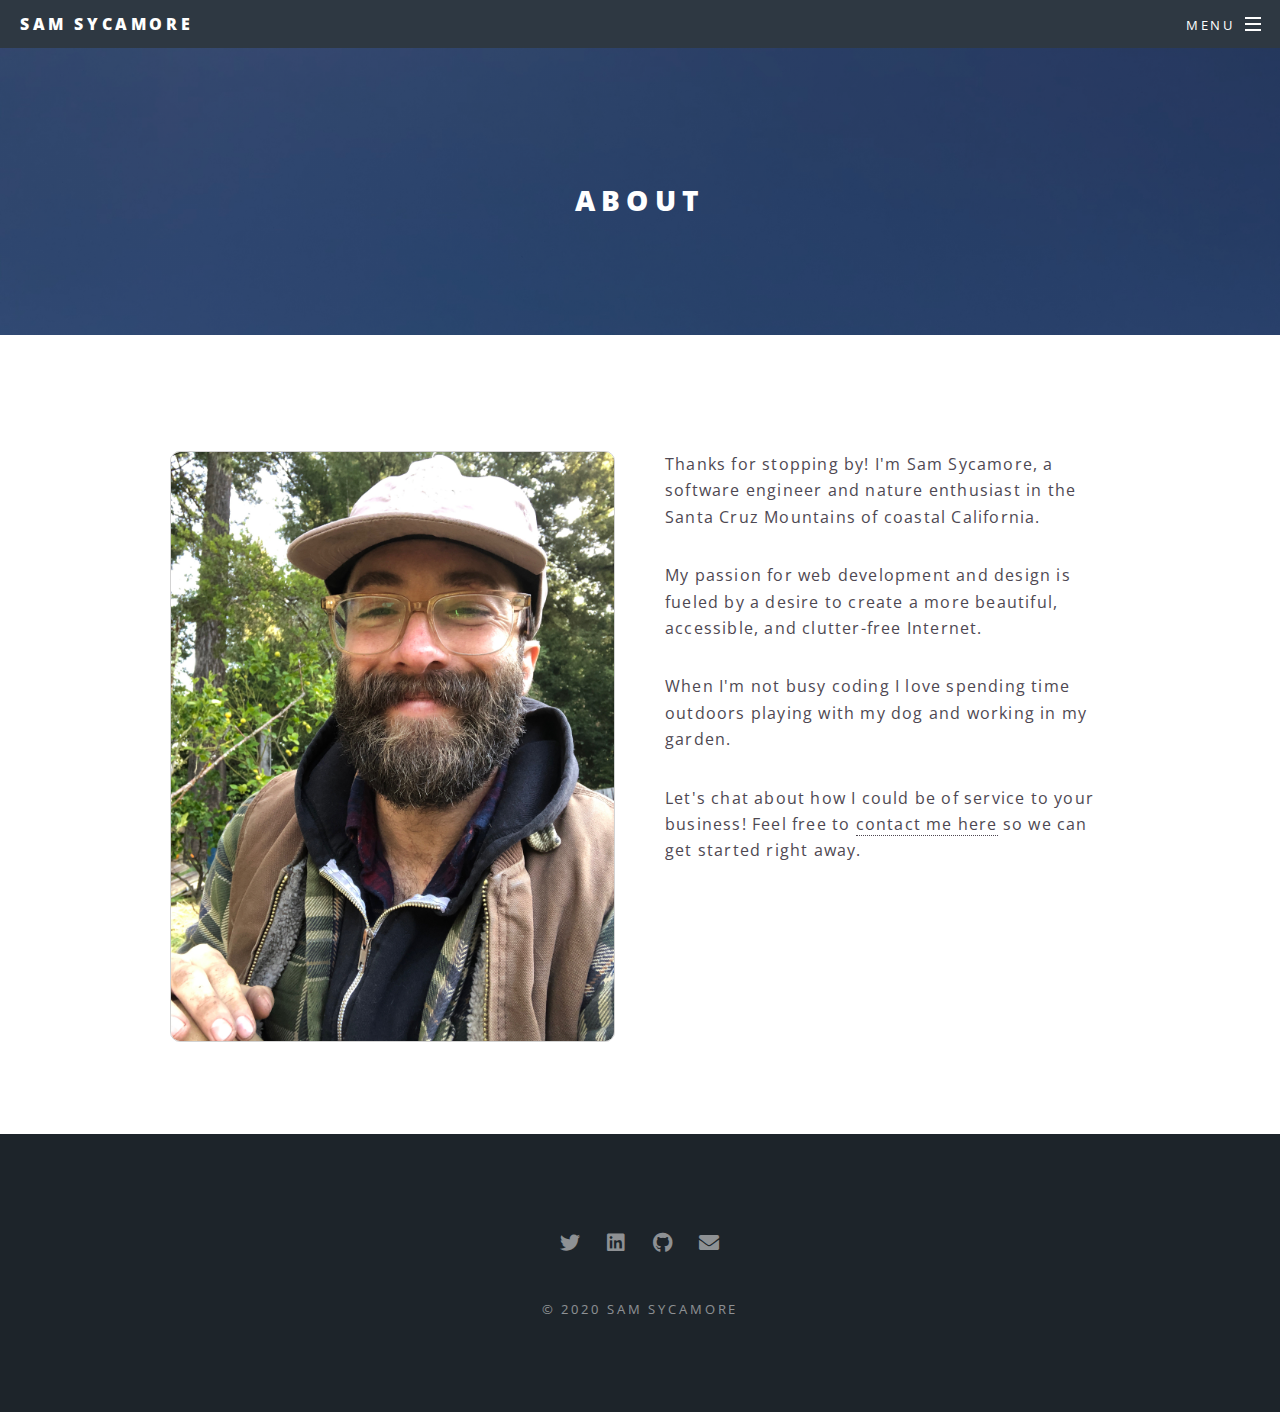
==== commit 46e819ac: "all pages mostly done" ====
--- a/about.html
+++ b/about.html
@@ -1,7 +1,7 @@
 <!DOCTYPE HTML>
 <html>
 	<head>
-		<title>Contact - Sam Sycamore</title>
+		<title>About - Sam Sycamore</title>
 		<meta charset="utf-8" />
 		<meta name="viewport" content="width=device-width, initial-scale=1" />
 		<link rel="stylesheet" href="assets/css/main.css" />
@@ -35,35 +35,24 @@
 				<!-- Main -->
 					<article id="main">
 						<header>
-							<h2>Contact Me</h2>
-							<p>Let's build a beautiful website your clients will love</p>
+							<h2>About</h2>
 						</header>
 						<section class="wrapper style5">
 							<div class="inner">
 								<div class="flex-container">
 
 									<div class="flex-text">
-										<h3>How does this work?</h3>
-										<p>After you contact me, we will schedule a call to discuss your business, your products/services, the problems you face and the goals you'd like to achieve. We will build an action plan based around your needs and your budget, and I will draft a timeline for us to get there.</p>
-										<p>I look forward to working with you!</p>
+										<img src="images/sycamore.jpg">
 									</div>
-									<div class="flex-form">
-										<h3>Contact me</h3>
-										<form name="contact" method="POST" data-netlify="true">
-											<p>
-												<label>Your name:<input type="text" name="name" /></label>
-											</p>
-											<p>
-												<label>Your email:<input type="email" name="email" /></label>
-											</p>
-											<p>
-												<label>Tell me about your project:<textarea name="message"></textarea></label>
-											</p>
-											<p>
-												<button type="submit">Send</button>
-											</p>
-										</form>
-									</div>
+									<div class="flex-text">
+										<p>Thanks for stopping by! I'm Sam Sycamore, a software engineer and nature enthusiast in the Santa Cruz Mountains of coastal California.
+										</p>
+										<p>My passion for web development and design is fueled by a desire to create a more beautiful, accessible, and clutter-free Internet.
+										</p>
+										<p>When I'm not busy coding I love spending time outdoors playing with my dog and working in my garden.
+										</p>
+										<p>Let's chat about how I could be of service to your business! Feel free to <a href="contact.html">contact me here</a> so we can get started right away.
+										</div>
 								</div>
 							</div>
 						</section>
@@ -72,14 +61,13 @@
 				<!-- Footer -->
 					<footer id="footer">
 						<ul class="icons">
-							<li><a href="#" class="icon brands fa-twitter"><span class="label">Twitter</span></a></li>
-							<li><a href="#" class="icon brands fa-facebook-f"><span class="label">Facebook</span></a></li>
-							<li><a href="#" class="icon brands fa-instagram"><span class="label">Instagram</span></a></li>
-							<li><a href="#" class="icon brands fa-dribbble"><span class="label">Dribbble</span></a></li>
-							<li><a href="#" class="icon solid fa-envelope"><span class="label">Email</span></a></li>
+							<li><a href="http://www.twitter.com/tanoaksam" class="icon brands fa-twitter"><span class="label">Twitter</span></a></li>
+							<li><a href="http://www.linkedin.com/in/samuelsycamore" class="icon brands fa-linkedin"><span class="label">LinkedIn</span></a></li>
+							<li><a href="http://www.github.com/samuelsycamore" class="icon brands fa-github"><span class="label">Github</span></a></li>
+							<li><a href="mailto:samuelsycamore@gmail.com" class="icon solid fa-envelope"><span class="label">Email</span></a></li>
 						</ul>
 						<ul class="copyright">
-							<li>&copy; Untitled</li><li>Design: <a href="http://html5up.net">HTML5 UP</a></li>
+							<li>&copy; 2020 Sam Sycamore</li>
 						</ul>
 					</footer>
 
--- a/assets/css/main.css
+++ b/assets/css/main.css
@@ -292,11 +292,18 @@
 		flex-wrap: wrap;
 		gap: 50px;
 		justify-content: center;
+		margin: 20px;
 	}
 
 	.flex-form, .flex-text {
 		width: 40%;
 		min-width: 350px;
+	}
+
+	.flex-text img {
+		max-width: 100%;
+		border-radius: 10px;
+		border: 1px solid lightgray;
 	}
 
 	.row {
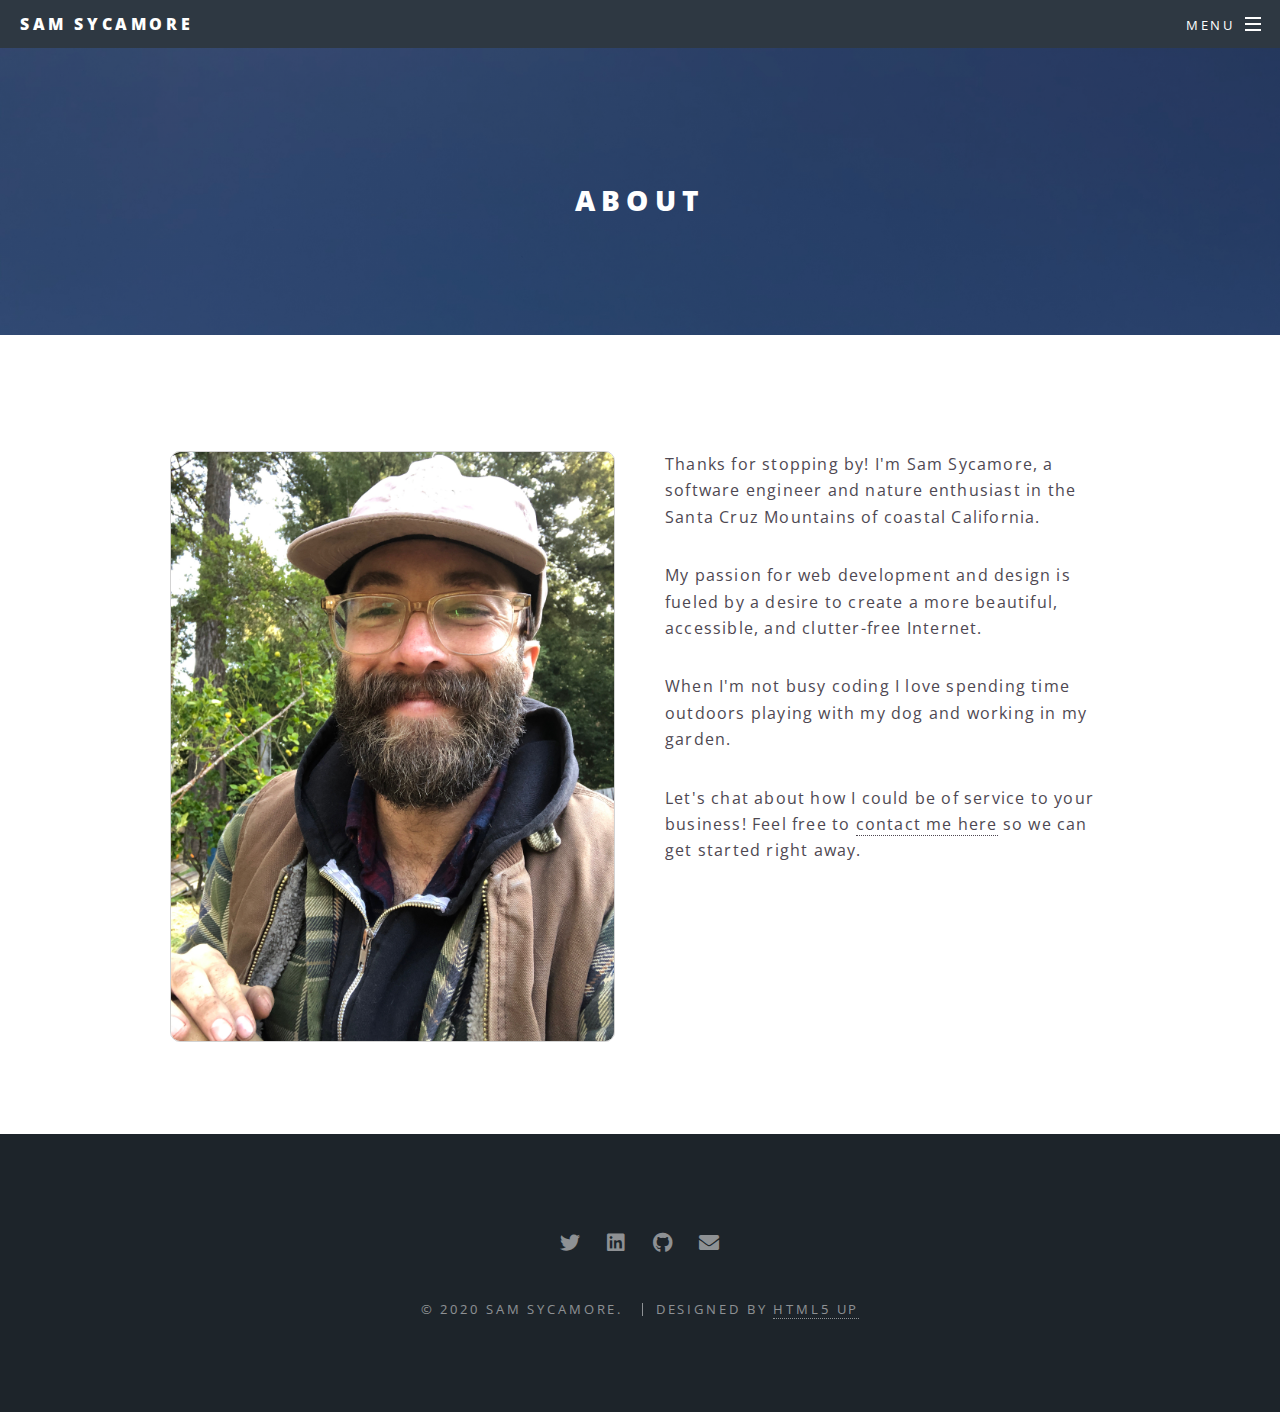
==== commit 46449069: "added attribution" ====
--- a/about.html
+++ b/about.html
@@ -67,7 +67,8 @@
 							<li><a href="mailto:samuelsycamore@gmail.com" class="icon solid fa-envelope"><span class="label">Email</span></a></li>
 						</ul>
 						<ul class="copyright">
-							<li>&copy; 2020 Sam Sycamore</li>
+							<li>&copy; 2020 Sam Sycamore.</li>
+							<li>Designed by <a href="http://www.html5up.net" target="_blank">HTML5 Up</a></li>
 						</ul>
 					</footer>
 
